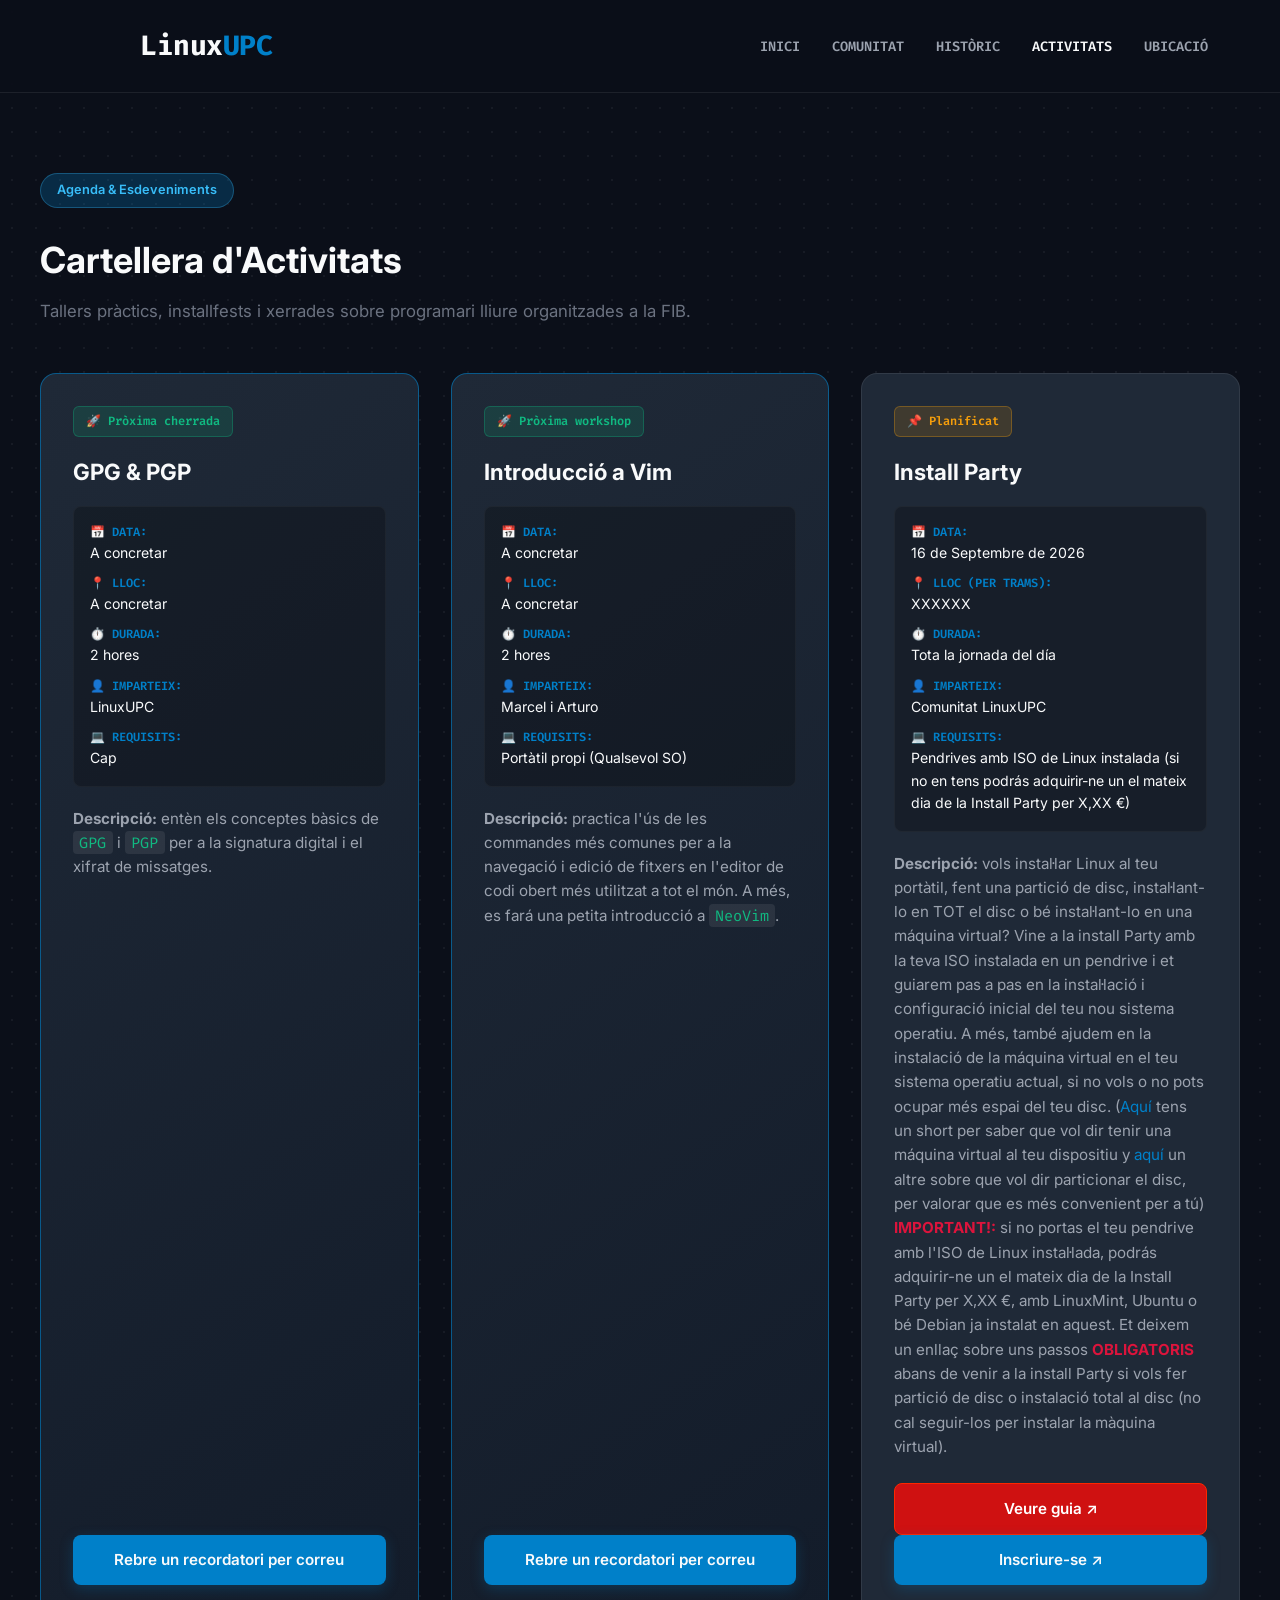
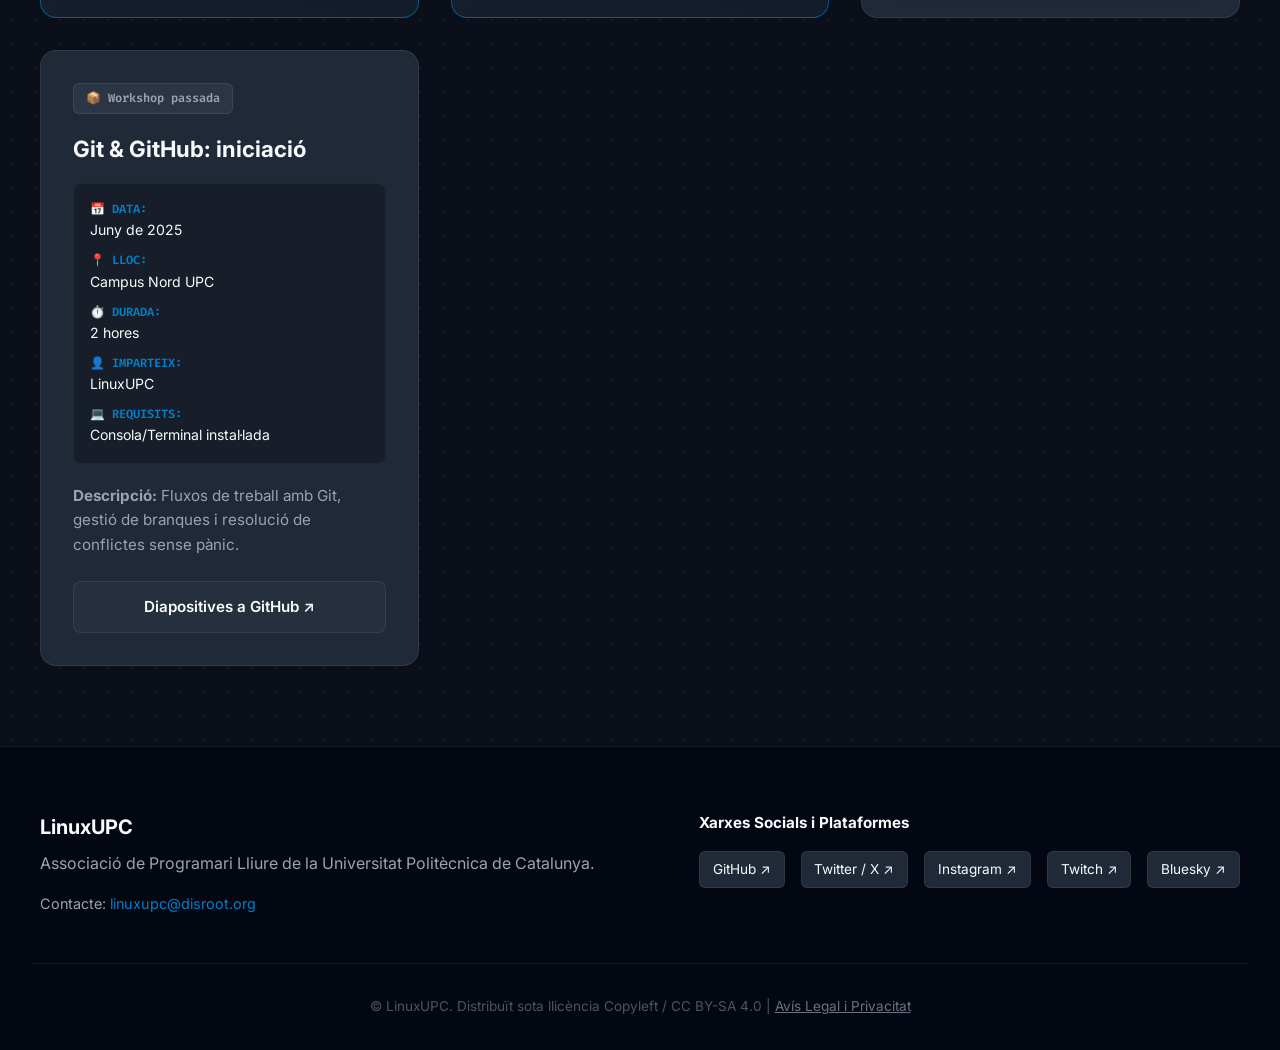
==== actividades.html @ 7aabf9f1 "Add files via upload" ====
<!DOCTYPE html>
<html lang="ca">

<head>
  <meta charset="UTF-8">
  <meta name="viewport" content="width=device-width, initial-scale=1.0">
  <title>Activitats — LinuxUPC</title>
  <link rel="stylesheet" href="style.css">
  <link rel="preconnect" href="https://fonts.googleapis.com">
  <link rel="preconnect" href="https://fonts.gstatic.com" crossorigin>
  <link
    href="https://fonts.googleapis.com/css2?family=Fira+Code:wght@400;600&family=Inter:wght@300;400;600;700&display=swap"
    rel="stylesheet">
  <link rel="apple-touch-icon" sizes="180x180" href="/assets/favicon/apple-touch-icon.png">
  <link rel="icon" type="image/png" sizes="32x32" href="/assets/favicon/favicon-32x32.png">
  <link rel="icon" type="image/png" sizes="16x16" href="/assets/favicon/favicon-16x16.png">
  <link rel="manifest" href="/assets/favicon/site.webmanifest">
</head>

<body>

  <!-- Barra de Navegació -->
  <header class="navbar">
    <div class="nav-container">
      <a href="index.html" class="logo-container">
        <div class="logo-box" title="LinuxUPC Logo">
          <img src="/assets/img/linuxupc-logo.png" alt="LinuxUPC Logo" class="logo-img"
            onerror="this.style.display='none'; this.nextElementSibling.style.display='block';">
          <span class="logo-placeholder"></span>
        </div>
        <span class="logo-text"> Linux<span class="highlight">UPC</span></span>
      </a>
      <nav>
        <ul class="nav-links">
          <li><a href="index.html">INICI</a></li>
          <li><a href="index.html#comunidad">COMUNITAT</a></li>
          <li><a href="historico.html">HISTÒRIC</a></li>
          <li><a href="actividades.html" class="active">ACTIVITATS</a></li>
          <li><a href="index.html#despacho">UBICACIÓ</a></li>
        </ul>
      </nav>
    </div>
  </header>

  <!-- Capçalera de Secció -->
  <section class="section">
    <div class="container">
      <span class="badge">Agenda & Esdeveniments</span>
      <h1 class="section-title">Cartellera d'Activitats</h1>
      <p class="section-subtitle">Tallers pràctics, installfests i xerrades sobre programari lliure organitzades a la
        FIB.</p>

      <!-- Grid de Cartells d'Activitats -->
      <div class="actividades-grid">

        <!-- Cartell 1: Pròxima Activitat -->
        <article class="activity-card featured">
          <div class="activity-status status-upcoming">🚀 Pròxima cherrada</div>
          <h2 class="activity-title">GPG & PGP</h2>

          <div class="activity-meta">
            <div class="meta-item">
              <span class="meta-label">📅 Data:</span>
              <span class="meta-value">A concretar</span>
            </div>
            <div class="meta-item">
              <span class="meta-label">📍 Lloc:</span>
              <span class="meta-value">A concretar</span>
            </div>
            <div class="meta-item">
              <span class="meta-label">⏱️ Durada:</span>
              <span class="meta-value">2 hores</span>
            </div>
            <div class="meta-item">
              <span class="meta-label">👤 Imparteix:</span>
              <span class="meta-value">LinuxUPC</span>
            </div>
            <div class="meta-item">
              <span class="meta-label">💻 Requisits:</span>
              <span class="meta-value">Cap</span>
            </div>
          </div>

          <div class="activity-description">
            <p><strong>Descripció:</strong> entèn els conceptes bàsics de <code>GPG</code> i <code>PGP</code> per a la
              signatura digital i el xifrat de missatges.</p>
          </div>

          <div class="activity-footer">
            <a href="index.html#newsletter" class="btn btn-primary">Rebre un recordatori per correu</a>
          </div>
        </article>
        <article class="activity-card featured">
          <div class="activity-status status-upcoming">🚀 Pròxima workshop</div>
          <h2 class="activity-title">Introducció a Vim</h2>

          <div class="activity-meta">
            <div class="meta-item">
              <span class="meta-label">📅 Data:</span>
              <span class="meta-value">A concretar</span>
            </div>
            <div class="meta-item">
              <span class="meta-label">📍 Lloc:</span>
              <span class="meta-value">A concretar</span>
            </div>
            <div class="meta-item">
              <span class="meta-label">⏱️ Durada:</span>
              <span class="meta-value">2 hores</span>
            </div>
            <div class="meta-item">
              <span class="meta-label">👤 Imparteix:</span>
              <span class="meta-value">Marcel i Arturo</span>
            </div>
            <div class="meta-item">
              <span class="meta-label">💻 Requisits:</span>
              <span class="meta-value">Portàtil propi (Qualsevol SO)</span>
            </div>
          </div>

          <div class="activity-description">
            <p><strong>Descripció:</strong> practica l'ús de les commandes més comunes per a la navegació i edició de
              fitxers en l'editor de codi obert més utilitzat a tot el món. A més, es fará una petita introducció a
              <code>NeoVim</code>.
            </p>
          </div>

          <div class="activity-footer">
            <a href="index.html#newsletter" class="btn btn-primary">Rebre un recordatori per correu</a>
          </div>
        </article>

        <!-- Cartell 2 -->
        <article class="activity-card">
          <div class="activity-status status-planned">📌 Planificat</div>
          <h2 class="activity-title">Install Party</h2>

          <div class="activity-meta">
            <div class="meta-item">
              <span class="meta-label">📅 Data:</span>
              <span class="meta-value"> 16 de Septembre de 2026</span>
            </div>
            <div class="meta-item">
              <span class="meta-label">📍 Lloc (per trams):</span>
              <span class="meta-value">XXXXXX</span>
            </div>
            <div class="meta-item">
              <span class="meta-label">⏱️ Durada:</span>
              <span class="meta-value">Tota la jornada del día</span>
            </div>
            <div class="meta-item">
              <span class="meta-label">👤 Imparteix:</span>
              <span class="meta-value">Comunitat LinuxUPC</span>
            </div>
            <div class="meta-item">
              <span class="meta-label">💻 Requisits:</span>
              <span class="meta-value"> Pendrives amb ISO de Linux instalada (si no en tens podrás adquirir-ne un el
                mateix dia de
                la Install Party per X,XX €)</span>
            </div>
          </div>

          <div class="activity-description">
            <p><strong>Descripció:</strong> vols instal·lar Linux al teu portàtil, fent una partició de disc,
              instal·lant-lo en TOT el disc o bé instal·lant-lo en una máquina virtual? Vine a la install Party amb la
              teva ISO instalada en un pendrive i et guiarem pas a pas en la
              instal·lació i configuració inicial del teu nou sistema operatiu. A més, també ajudem en la instalació de
              la máquina virtual en el teu sistema operatiu actual, si no vols o no pots ocupar més espai del teu disc.
              (<a href="https://www.youtube.com/shorts/t1pJUPuQhWU" target="_blank">Aquí</a> tens un short per saber que
              vol dir tenir una máquina virtual al teu dispositiu y <a
                href="https://www.youtube.com/watch?v=10cFREriaqo" target="_blank">aquí</a> un altre sobre que vol dir
              particionar el disc, per valorar que es més convenient per a tú)</p>
            <p><strong style="color: crimson;">IMPORTANT!:</strong> si no portas el teu pendrive amb l'ISO de Linux
              instal·lada, podrás adquirir-ne un el mateix dia de la Install Party per X,XX €, amb LinuxMint, Ubuntu o
              bé Debian ja instalat en aquest. Et deixem un enllaç sobre uns passos <strong
                style="color: crimson;">OBLIGATORIS</strong> abans de venir a la install Party si vols fer partició de
              disc o instalació total al disc (no cal seguir-los per instalar la màquina virtual).</p>
          </div>

          <div class="activity-footer">
            <a href="preparacion.html" target="_blank" rel="noopener" class="btn btn-secondary" style="color: #ffffff; background-color: #cf1111; border-color: #ff2600;">Veure guia ↗</a>
          </div>
          <div class="activity-footer">
            <a href="https://forms.gle/SdQZBkLUopZ7iZQe9" target="_blank" rel="noopener" class="btn btn-primary">Inscriure-se ↗</a>
          </div>
        </article>

        <!-- Cartell 3 -->
        <article class="activity-card">
          <div class="activity-status status-past">📦 Workshop passada</div>
          <h2 class="activity-title">Git & GitHub: iniciació</h2>

          <div class="activity-meta">
            <div class="meta-item">
              <span class="meta-label">📅 Data:</span>
              <span class="meta-value">Juny de 2025</span>
            </div>
            <div class="meta-item">
              <span class="meta-label">📍 Lloc:</span>
              <span class="meta-value">Campus Nord UPC</span>
            </div>
            <div class="meta-item">
              <span class="meta-label">⏱️ Durada:</span>
              <span class="meta-value">2 hores</span>
            </div>
            <div class="meta-item">
              <span class="meta-label">👤 Imparteix:</span>
              <span class="meta-value">LinuxUPC</span>
            </div>
            <div class="meta-item">
              <span class="meta-label">💻 Requisits:</span>
              <span class="meta-value">Consola/Terminal instal·lada</span>
            </div>
          </div>

          <div class="activity-description">
            <p><strong>Descripció:</strong> Fluxos de treball amb Git, gestió de branques i resolució de conflictes
              sense pànic.</p>
          </div>

          <div class="activity-footer">
            <a href="https://github.com/LinuxUPC/final-git-workshop-repo" target="_blank" rel="noopener"
              class="btn btn-secondary">Diapositives a GitHub ↗</a>
          </div>
        </article>

      </div>
    </div>
  </section>

  <!-- Peu de pàgina -->
  <footer class="footer">
    <div class="container footer-content">
      <div class="footer-brand">
        <h3>LinuxUPC</h3>
        <p>Associació de Programari Lliure de la Universitat Politècnica de Catalunya.</p>
        <p class="footer-email">Contacte: <a href="mailto:linuxupc@disroot.org">linuxupc@disroot.org</a></p>
      </div>
      <div class="footer-links">
        <h4>Xarxes Socials i Plataformes</h4>
        <div class="social-grid">
          <a href="https://github.com/LinuxUPC" target="_blank" rel="noopener">GitHub ↗</a>
          <a href="https://x.com/linuxUPC" target="_blank" rel="noopener">Twitter / X ↗</a>
          <a href="https://www.instagram.com/linuxupc" target="_blank" rel="noopener">Instagram ↗</a>
          <a href="https://www.twitch.tv/linuxupc" target="_blank" rel="noopener">Twitch ↗</a>
          <a href="https://bsky.app/profile/linuxupc.org" target="_blank" rel="noopener">Bluesky ↗</a>
        </div>
      </div>
    </div>
    <div class="footer-bottom">
      <p>&copy; LinuxUPC. Distribuït sota llicència Copyleft / CC BY-SA 4.0 | <a href="legal.html"
          style="color: #6b7280; text-decoration: underline;">Avís Legal i Privacitat</a></p>
    </div>
  </footer>

</body>

</html>
---- style.css ----
/* ==========================================
   VARIABLES I ESTILS BASE
   ========================================== */
:root {
  --bg-color: #0b0f19;
  --bg-alt: #111827;
  --card-bg: #1f2937;
  --text-main: #9ca3af;
  --text-white: #f9fafb;

  /* Colors d'identitat */
  --upc-blue: #0080c9; /* Blau UPC */
  --upc-blue-glow: rgba(0, 128, 201, 0.25);
  --terminal-green: #10b981; /* Verd consola */
  --box-red: #ef4444;
  --tux-yellow: #f59e0b; /* Tarongeta Tux */

  --border-color: rgba(255, 255, 255, 0.08);
  --border-hover: rgba(0, 128, 201, 0.5);

  --font-sans: 'Inter', system-ui, -apple-system, sans-serif;
  --font-mono: 'Fira Code', monospace;
}

* {
  box-sizing: border-box;
  margin: 0;
  padding: 0;
}

body {
  background-color: var(--bg-color);
  color: var(--text-main);
  font-family: var(--font-sans);
  line-height: 1.6;
  background-image: radial-gradient(rgba(255, 255, 255, 0.05) 1px, transparent 1px);
  background-size: 24px 24px;
}

a {
  color: var(--upc-blue);
  text-decoration: none;
  transition: all 0.2s ease;
}

/* ==========================================
   BARRA DE NAVEGACIÓ I LOGO
   ========================================== */
.navbar {
  position: sticky;
  top: 0;
  background-color: rgba(11, 15, 25, 0.85);
  backdrop-filter: blur(12px);
  -webkit-backdrop-filter: blur(12px);
  border-bottom: 1px solid var(--border-color);
  z-index: 1000;
}

.nav-container {
  max-width: 1200px;
  margin: 0 auto;
  display: flex;
  justify-content: space-between;
  align-items: center;
  padding: 1.25rem 2rem;
}

.logo-container {
  display: flex;
  align-items: center;
  gap: 16px;
}

.logo-box {
  width: 52px;
  height: 52px;
  display: flex;
  align-items: center;
  justify-content: center;
  overflow: hidden;
  transition: transform 0.2s ease, border-color 0.2s ease;
}

.logo-container:hover .logo-box {
  transform: scale(1.05);
}

.logo-img {
  width: 100%;
  height: 100%;
  object-fit: contain;
}

.logo-placeholder {
  font-family: var(--font-mono);
  font-size: 0.7rem;
  font-weight: 600;
  color: var(--text-main);
}

.logo-text {
  font-family: var(--font-mono);
  font-weight: 700;
  font-size: 1.75rem;
  color: var(--text-white);
  letter-spacing: -0.5px;
}

.logo-text .prompt {
  color: var(--terminal-green);
}

.logo-text .highlight {
  color: var(--upc-blue);
}

.nav-links {
  display: flex;
  list-style: none;
  gap: 2rem;
}

.nav-links a {
  color: var(--text-main);
  font-family: var(--font-mono);
  font-size: 0.85rem;
  font-weight: 600;
}

.nav-links a:hover,
.nav-links a.active {
  color: var(--text-white);
}

/* ==========================================
   HERO SECTION
   ========================================== */
.hero {
  max-width: 1200px;
  margin: 0 auto;
  padding: 5rem 2rem;
  display: grid;
  grid-template-columns: 1.1fr 0.9fr;
  gap: 4rem;
  align-items: center;
}

.badge {
  display: inline-flex;
  align-items: center;
  background-color: var(--upc-blue-glow);
  color: #38bdf8;
  padding: 0.4rem 1rem;
  border-radius: 9999px;
  font-size: 0.8rem;
  font-weight: 600;
  border: 1px solid rgba(56, 189, 248, 0.3);
  margin-bottom: 1.5rem;
}

.hero h1 {
  font-size: 2.8rem;
  color: var(--text-white);
  line-height: 1.15;
  margin-bottom: 1.2rem;
  font-weight: 700;
  letter-spacing: -1px;
}

.hero h1 .highlight {
  background: linear-gradient(135deg, var(--upc-blue), #38bdf8);
  -webkit-background-clip: text;
  -webkit-text-fill-color: transparent;
}

.hero p {
  font-size: 1.1rem;
  margin-bottom: 2.5rem;
}

.hero-buttons {
  display: flex;
  gap: 1rem;
}

.btn {
  padding: 0.8rem 1.6rem;
  border-radius: 8px;
  font-weight: 600;
  font-size: 0.95rem;
  cursor: pointer;
  transition: all 0.2s ease;
  display: inline-block;
}

.btn-primary {
  background-color: var(--upc-blue);
  color: var(--text-white);
  box-shadow: 0 4px 14px var(--upc-blue-glow);
}

.btn-primary:hover {
  background-color: #028acd;
  transform: translateY(-2px);
}

.btn-secondary {
  border: 1px solid var(--border-color);
  color: var(--text-white);
  background-color: rgba(255, 255, 255, 0.03);
}

.btn-secondary:hover {
  background-color: rgba(255, 255, 255, 0.08);
  transform: translateY(-2px);
}

/* ==========================================
   TERMINAL
   ========================================== */
.hero-terminal {
  background-color: #030712;
  border: 1px solid rgba(255, 255, 255, 0.1);
  border-radius: 12px;
  overflow: hidden;
  box-shadow: 0 20px 40px rgba(0, 0, 0, 0.6), 0 0 40px rgba(0, 128, 201, 0.1);
  font-family: var(--font-mono);
}

.terminal-header {
  background-color: #111827;
  padding: 0.75rem 1rem;
  display: flex;
  align-items: center;
  gap: 8px;
  border-bottom: 1px solid var(--border-color);
}

.dot {
  width: 10px;
  height: 10px;
  border-radius: 50%;
}

.red { background-color: #ef4444; }
.yellow { background-color: #f59e0b; }
.green { background-color: #10b981; }

.terminal-title {
  color: #6b7280;
  font-size: 0.75rem;
  margin-left: auto;
  margin-right: auto;
}

.terminal-body {
  padding: 1.5rem;
  font-size: 0.85rem;
}

.path {
  color: var(--terminal-green);
}

.term-output {
  color: #9ca3af;
  margin-left: 1rem;
  margin-top: 0.2rem;
}

.term-output .highlight {
  color: #38bdf8;
  font-weight: 600;
}

.cursor {
  display: inline-block;
  width: 8px;
  height: 15px;
  background-color: var(--terminal-green);
  vertical-align: middle;
  animation: blink 1s infinite;
}

@keyframes blink {
  0%, 100% { opacity: 1; }
  50% { opacity: 0; }
}

/* ==========================================
   SECCIONS I TARGETES
   ========================================== */
.section {
  padding: 5rem 2rem;
}

.bg-alt {
  background-color: var(--bg-alt);
  border-top: 1px solid var(--border-color);
  border-bottom: 1px solid var(--border-color);
}

.container {
  max-width: 1200px;
  margin: 0 auto;
}

.section-title {
  font-size: 2.25rem;
  color: var(--text-white);
  margin-bottom: 0.5rem;
}

.section-subtitle {
  margin-bottom: 3rem;
  color: #6b7280;
  font-size: 1.05rem;
}

.cards-grid {
  display: grid;
  grid-template-columns: repeat(auto-fit, minmax(280px, 1fr));
  gap: 1.5rem;
}

.card {
  background-color: var(--card-bg);
  border: 1px solid var(--border-color);
  padding: 2rem;
  border-radius: 12px;
  transition: all 0.3s ease;
  display: flex;
  flex-direction: column;
}

.card:hover {
  transform: translateY(-4px);
  box-shadow: 0 12px 30px rgba(0, 0, 0, 0.4);
}

/* --- CONTROL FIX DE MIDA D'ICONES --- */
.card-icon {
  display: flex;
  align-items: center;
  justify-content: flex-start;
  height: 40px;
  margin-bottom: 1rem;
}

.card-icon img,
.card-icon svg {
  width: 36px;
  height: 36px;
  object-fit: contain;
  display: block;
}

.card-link-telegram:hover {
  transform: translateY(-4px);
  box-shadow: 0 12px 30px rgba(25, 148, 176, 0.4);
}

.card-link-whatsapp:hover {
  transform: translateY(-4px);
  box-shadow: 0 12px 30px rgba(43, 186, 22, 0.4);
}

.card-link-email:hover {
  transform: translateY(-4px);
  box-shadow: 0 12px 30px rgba(169, 21, 21, 0.4);
}

.card h3 {
  color: var(--text-white);
  margin-bottom: 0.5rem;
}

.card p {
  margin-bottom: 1.5rem;
  font-size: 0.95rem;
  flex-grow: 1;
}

.card-btn {
  font-family: var(--font-mono);
  font-size: 0.85rem;
  font-weight: 600;
}

.card-btn.disabled {
  color: #6b7280;
  cursor: not-allowed;
}

/* ==========================================
   GITHUB / WORKSHOPS BOX
   ========================================== */
.github-box {
  background-color: var(--card-bg);
  border: 1px solid var(--border-color);
  border-radius: 12px;
  padding: 2.5rem;
  display: flex;
  justify-content: space-between;
  align-items: center;
  gap: 2rem;
}

.github-info {
  display: flex;
  align-items: center;
  gap: 1.5rem;
}

.github-icon {
  font-size: 3rem;
}

.github-info h3 {
  color: var(--text-white);
  font-size: 1.3rem;
  margin-bottom: 0.25rem;
}

/* ==========================================
   DESPATX / UBICACIÓ
   ========================================== */
.despacho-grid {
  display: grid;
  grid-template-columns: 1.2fr 0.8fr;
  gap: 3rem;
  align-items: center;
}

.despacho-desc {
  font-size: 1.1rem;
  margin-bottom: 1.5rem;
}

.despacho-details {
  list-style: none;
}

.despacho-details li {
  margin-bottom: 0.8rem;
  padding-left: 1.2rem;
  position: relative;
}

.despacho-details li::before {
  content: '▸';
  position: absolute;
  left: 0;
  color: var(--upc-blue);
}

.despacho-details strong {
  color: var(--text-white);
}

.despacho-card {
  background: linear-gradient(145deg, #1f2937, #111827);
  border: 1px solid var(--border-color);
  padding: 3rem 2rem;
  border-radius: 16px;
  text-align: center;
  box-shadow: 0 10px 30px rgba(0, 0, 0, 0.5);
}

.despacho-badge {
  color: var(--upc-blue);
  font-family: var(--font-mono);
  font-size: 0.9rem;
  margin-bottom: 0.5rem;
}

.room-number {
  font-size: 3.5rem;
  font-weight: 700;
  color: var(--text-white);
  font-family: var(--font-mono);
  letter-spacing: -2px;
}

.shared-note {
  font-size: 0.9rem;
  color: #9ca3af;
  margin-top: 0.5rem;
}

.shared-note span {
  color: var(--tux-yellow);
  font-weight: 600;
}

/* ==========================================
   TIMELINE (HISTÒRIC)
   ========================================== */
.timeline {
  border-left: 2px solid rgba(255, 255, 255, 0.1);
  padding-left: 2rem;
  margin-left: 1rem;
}

.timeline-item {
  position: relative;
  margin-bottom: 2.5rem;
}

.timeline-item::before {
  content: '';
  position: absolute;
  left: -2.55rem;
  top: 0.2rem;
  width: 12px;
  height: 12px;
  border-radius: 50%;
  background-color: var(--upc-blue);
  border: 3px solid var(--bg-color);
}

.timeline-date {
  font-family: var(--font-mono);
  font-size: 0.85rem;
  color: var(--tux-yellow);
  margin-bottom: 0.25rem;
}

.timeline-content h3 {
  color: var(--text-white);
  margin-bottom: 0.4rem;
}

/* ==========================================
   FOOTER
   ========================================== */
.footer {
  background-color: #030712;
  border-top: 1px solid var(--border-color);
  padding: 4rem 2rem 2rem 2rem;
}

.footer-content {
  display: flex;
  justify-content: space-between;
  flex-wrap: wrap;
  gap: 3rem;
  margin-bottom: 3rem;
}

.footer-brand h3 {
  color: var(--text-white);
  font-size: 1.25rem;
  margin-bottom: 0.5rem;
}

.footer-email {
  margin-top: 1rem;
  font-size: 0.9rem;
}

.footer-links h4 {
  color: var(--text-white);
  margin-bottom: 1rem;
  font-size: 0.95rem;
}

.social-grid {
  display: flex;
  flex-wrap: wrap;
  gap: 1rem;
}

.social-grid a {
  background-color: var(--card-bg);
  padding: 0.4rem 0.8rem;
  border-radius: 6px;
  font-size: 0.85rem;
  border: 1px solid var(--border-color);
  color: var(--text-white);
}

.social-grid a:hover {
  border-color: var(--upc-blue);
  color: var(--upc-blue);
}

.footer-bottom {
  text-align: center;
  font-size: 0.85rem;
  color: #4b5563;
  border-top: 1px solid var(--border-color);
  padding-top: 2rem;
}

/* Estils per al formulari de Newsletter */
.newsletter-card {
  background: linear-gradient(135deg, #111827 0%, #1f2937 100%);
  border: 1px solid var(--border-color);
  border-radius: 16px;
  padding: 3rem 2.5rem;
  display: grid;
  grid-template-columns: 1fr 1fr;
  gap: 2.5rem;
  align-items: center;
  box-shadow: 0 10px 30px rgba(0, 0, 0, 0.4);
}

.badge-newsletter {
  color: var(--tux-yellow);
  font-family: var(--font-mono);
  font-size: 0.85rem;
  font-weight: 600;
  display: inline-block;
  margin-bottom: 0.5rem;
}

.newsletter-content h2 {
  color: var(--text-white);
  font-size: 1.8rem;
  margin-bottom: 0.5rem;
}

.newsletter-form {
  display: flex;
  flex-direction: column;
  gap: 1rem;
}

.input-group {
  display: flex;
  gap: 0.5rem;
}

.newsletter-input {
  flex: 1;
  background-color: var(--bg-color);
  border: 1px solid var(--border-color);
  border-radius: 8px;
  padding: 0.8rem 1rem;
  color: var(--text-white);
  font-family: var(--font-sans);
  font-size: 0.95rem;
  outline: none;
  transition: border-color 0.2s;
}

.newsletter-input:focus {
  border-color: var(--upc-blue);
}

.btn-newsletter {
  white-space: nowrap;
}

.consent-label {
  display: flex;
  align-items: flex-start;
  gap: 0.5rem;
  font-size: 0.8rem;
  color: var(--text-main);
  cursor: pointer;
}

.consent-label input {
  margin-top: 0.2rem;
  accent-color: var(--upc-blue);
}

/* ==========================================
   TARGETES D'ACTIVITATS
   ========================================== */
.actividades-grid {
  display: grid;
  grid-template-columns: repeat(auto-fit, minmax(320px, 1fr));
  gap: 2rem;
  margin-top: 2rem;
}

.activity-card {
  background-color: var(--card-bg);
  border: 1px solid var(--border-color);
  border-radius: 16px;
  padding: 2rem;
  display: flex;
  flex-direction: column;
  position: relative;
  transition: transform 0.2s ease, border-color 0.2s ease, box-shadow 0.2s ease;
}

.activity-card:hover {
  transform: translateY(-4px);
  border-color: var(--border-hover);
  box-shadow: 0 12px 30px rgba(0, 0, 0, 0.4);
}

.activity-card.featured {
  border-color: rgba(0, 128, 201, 0.6);
  background: linear-gradient(145deg, #1f2937, #131c2a);
}

.activity-status {
  display: inline-block;
  align-self: flex-start;
  font-family: var(--font-mono);
  font-size: 0.75rem;
  font-weight: 600;
  padding: 0.3rem 0.75rem;
  border-radius: 6px;
  margin-bottom: 1.25rem;
}

.status-upcoming {
  background-color: rgba(16, 185, 129, 0.15);
  color: var(--terminal-green);
  border: 1px solid rgba(16, 185, 129, 0.3);
}

.status-planned {
  background-color: rgba(245, 158, 11, 0.15);
  color: var(--tux-yellow);
  border: 1px solid rgba(245, 158, 11, 0.3);
}

.status-past {
  background-color: rgba(156, 163, 175, 0.1);
  color: var(--text-main);
  border: 1px solid var(--border-color);
}

.activity-title {
  color: var(--text-white);
  font-size: 1.4rem;
  line-height: 1.3;
  margin-bottom: 1.25rem;
}

.activity-meta {
  background-color: rgba(0, 0, 0, 0.25);
  border-radius: 8px;
  padding: 1rem;
  margin-bottom: 1.25rem;
  display: flex;
  flex-direction: column;
  gap: 0.6rem;
  font-size: 0.88rem;
  border: 1px solid rgba(255, 255, 255, 0.04);
}

.meta-item {
  display: flex;
  flex-direction: column;
}

.meta-label {
  font-family: var(--font-mono);
  color: var(--upc-blue);
  font-size: 0.75rem;
  font-weight: 600;
  text-transform: uppercase;
}

.meta-value {
  color: var(--text-white);
}

.activity-description {
  font-size: 0.95rem;
  color: var(--text-main);
  margin-bottom: 1.5rem;
  flex-grow: 1;
}

.activity-description code {
  font-family: var(--font-mono);
  background-color: rgba(255, 255, 255, 0.08);
  padding: 0.1rem 0.4rem;
  border-radius: 4px;
  color: var(--terminal-green);
}

.activity-footer {
  margin-top: auto;
}

.activity-footer .btn {
  width: 100%;
  text-align: center;
}

/* ==========================================
   RESPONSIVE (MÒBILS I TABLETS)
   ========================================== */
@media (max-width: 768px) {
  .hero,
  .despacho-grid,
  .github-box {
    grid-template-columns: 1fr;
    flex-direction: column;
    text-align: left;
  }

  .nav-container {
    flex-direction: column;
    gap: 1rem;
  }

  .nav-links {
    gap: 1rem;
    flex-wrap: wrap;
    justify-content: center;
  }

  .newsletter-card {
    grid-template-columns: 1fr;
    gap: 1.5rem;
    padding: 2rem;
  }

  .input-group {
    flex-direction: column;
  }
}
/* Estils per al botó de Newsletter a Google Forms */

.newsletter-action {
  width: 100%;
  display: flex;
  justify-content: center;
  align-items: center;
}

.btn-newsletter {
  width: 100%;             /* Ocupa tot l'ample de la colupna */
  padding: 1.1rem 1.5rem;  /* Un xic més alt per donar-li presència */
  font-size: 1.05rem;       /* Lletra lleugerament més gran */
  text-align: center;
  display: block;          /* Necessari perquè 'width: 100%' funcioni en un enllaç */
  box-sizing: border-box;
}

/* En pantalles grans manté un disseny equilibrat */
@media (min-width: 769px) {
  .newsletter-card {
    grid-template-columns: 1.2fr 0.8fr;
    gap: 3rem;
  }
}
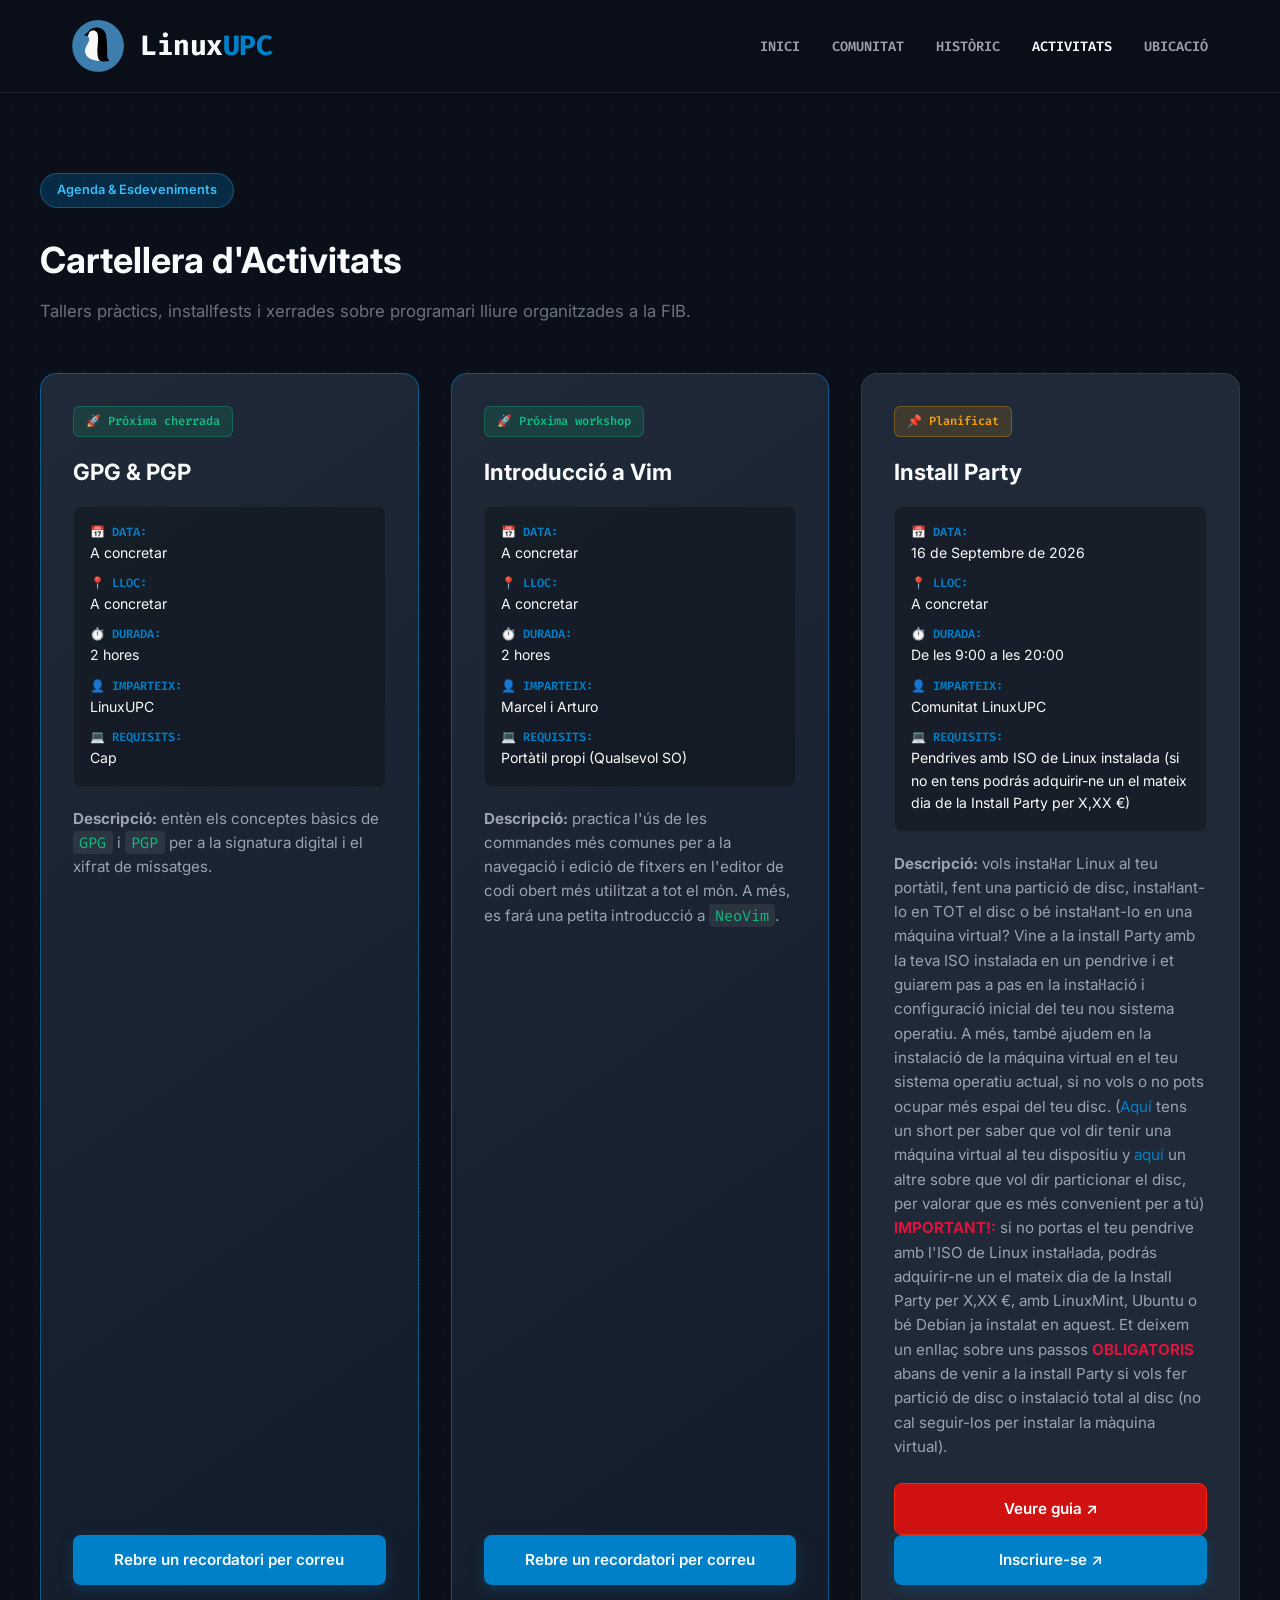
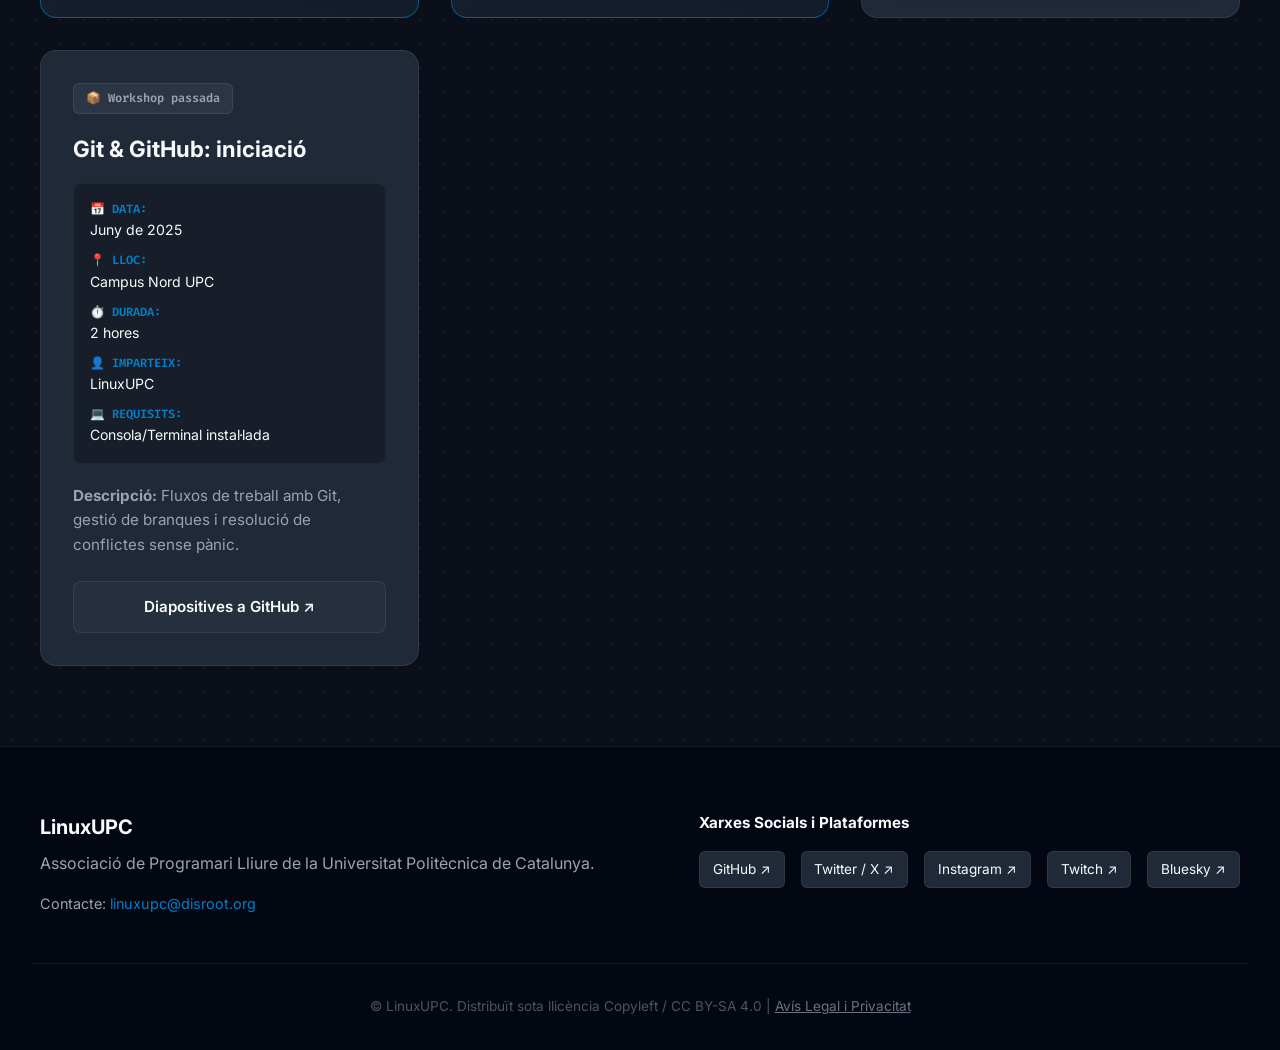
==== commit fb2dadea: "Changes in "Install Party" card" ====
--- a/actividades.html
+++ b/actividades.html
@@ -140,12 +140,12 @@
               <span class="meta-value"> 16 de Septembre de 2026</span>
             </div>
             <div class="meta-item">
-              <span class="meta-label">📍 Lloc (per trams):</span>
-              <span class="meta-value">XXXXXX</span>
-            </div>
-            <div class="meta-item">
-              <span class="meta-label">⏱️ Durada:</span>
-              <span class="meta-value">Tota la jornada del día</span>
+              <span class="meta-label">📍 Lloc:</span>
+              <span class="meta-value">A concretar</span>
+            </div>
+            <div class="meta-item">
+              <span class="meta-label">⏱️ Durada:</span>
+              <span class="meta-value">De les 9:00 a les 20:00</span>
             </div>
             <div class="meta-item">
               <span class="meta-label">👤 Imparteix:</span>
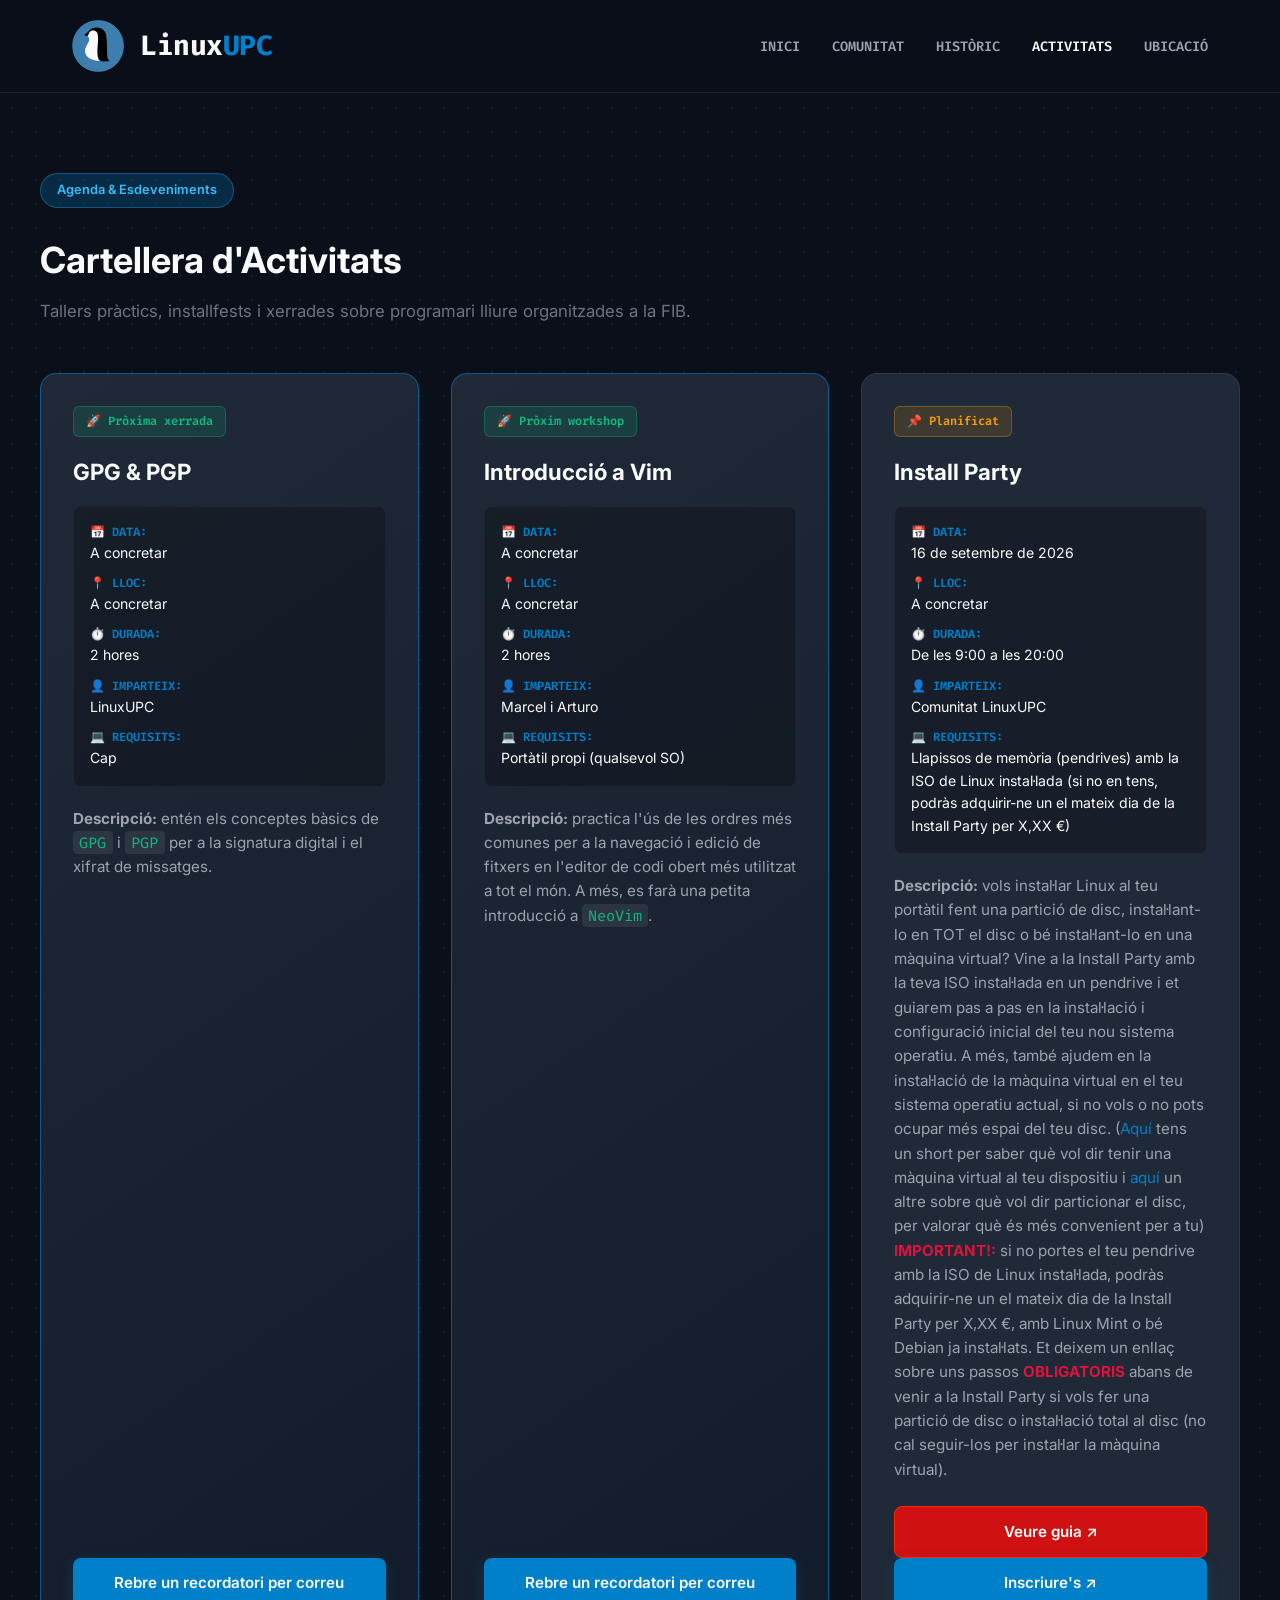
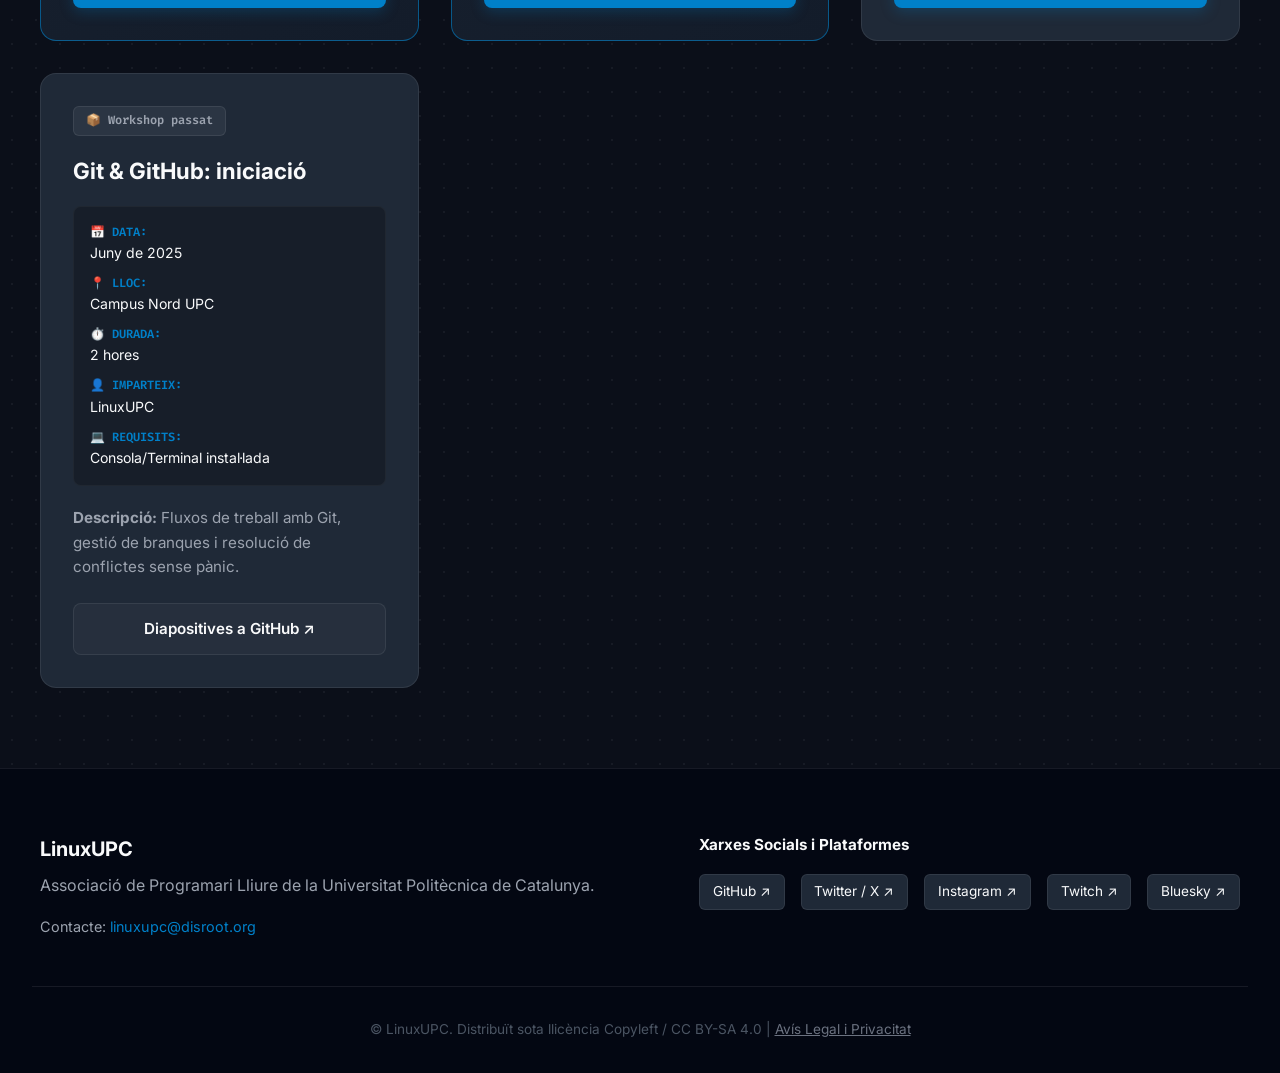
==== commit 18e2f168: "Ortografical and coherence mistakes solved" ====
--- a/actividades.html
+++ b/actividades.html
@@ -19,7 +19,6 @@
 
 <body>
 
-  <!-- Barra de Navegació -->
   <header class="navbar">
     <div class="nav-container">
       <a href="index.html" class="logo-container">
@@ -42,7 +41,6 @@
     </div>
   </header>
 
-  <!-- Capçalera de Secció -->
   <section class="section">
     <div class="container">
       <span class="badge">Agenda & Esdeveniments</span>
@@ -50,12 +48,10 @@
       <p class="section-subtitle">Tallers pràctics, installfests i xerrades sobre programari lliure organitzades a la
         FIB.</p>
 
-      <!-- Grid de Cartells d'Activitats -->
       <div class="actividades-grid">
 
-        <!-- Cartell 1: Pròxima Activitat -->
         <article class="activity-card featured">
-          <div class="activity-status status-upcoming">🚀 Pròxima cherrada</div>
+          <div class="activity-status status-upcoming">🚀 Pròxima xerrada</div>
           <h2 class="activity-title">GPG & PGP</h2>
 
           <div class="activity-meta">
@@ -82,7 +78,7 @@
           </div>
 
           <div class="activity-description">
-            <p><strong>Descripció:</strong> entèn els conceptes bàsics de <code>GPG</code> i <code>PGP</code> per a la
+            <p><strong>Descripció:</strong> entén els conceptes bàsics de <code>GPG</code> i <code>PGP</code> per a la
               signatura digital i el xifrat de missatges.</p>
           </div>
 
@@ -91,7 +87,7 @@
           </div>
         </article>
         <article class="activity-card featured">
-          <div class="activity-status status-upcoming">🚀 Pròxima workshop</div>
+          <div class="activity-status status-upcoming">🚀 Pròxim workshop</div>
           <h2 class="activity-title">Introducció a Vim</h2>
 
           <div class="activity-meta">
@@ -113,13 +109,13 @@
             </div>
             <div class="meta-item">
               <span class="meta-label">💻 Requisits:</span>
-              <span class="meta-value">Portàtil propi (Qualsevol SO)</span>
-            </div>
-          </div>
-
-          <div class="activity-description">
-            <p><strong>Descripció:</strong> practica l'ús de les commandes més comunes per a la navegació i edició de
-              fitxers en l'editor de codi obert més utilitzat a tot el món. A més, es fará una petita introducció a
+              <span class="meta-value">Portàtil propi (qualsevol SO)</span>
+            </div>
+          </div>
+
+          <div class="activity-description">
+            <p><strong>Descripció:</strong> practica l'ús de les ordres més comunes per a la navegació i edició de
+              fitxers en l'editor de codi obert més utilitzat a tot el món. A més, es farà una petita introducció a
               <code>NeoVim</code>.
             </p>
           </div>
@@ -129,7 +125,6 @@
           </div>
         </article>
 
-        <!-- Cartell 2 -->
         <article class="activity-card">
           <div class="activity-status status-planned">📌 Planificat</div>
           <h2 class="activity-title">Install Party</h2>
@@ -137,7 +132,7 @@
           <div class="activity-meta">
             <div class="meta-item">
               <span class="meta-label">📅 Data:</span>
-              <span class="meta-value"> 16 de Septembre de 2026</span>
+              <span class="meta-value">16 de setembre de 2026</span>
             </div>
             <div class="meta-item">
               <span class="meta-label">📍 Lloc:</span>
@@ -153,40 +148,38 @@
             </div>
             <div class="meta-item">
               <span class="meta-label">💻 Requisits:</span>
-              <span class="meta-value"> Pendrives amb ISO de Linux instalada (si no en tens podrás adquirir-ne un el
-                mateix dia de
-                la Install Party per X,XX €)</span>
-            </div>
-          </div>
-
-          <div class="activity-description">
-            <p><strong>Descripció:</strong> vols instal·lar Linux al teu portàtil, fent una partició de disc,
-              instal·lant-lo en TOT el disc o bé instal·lant-lo en una máquina virtual? Vine a la install Party amb la
-              teva ISO instalada en un pendrive i et guiarem pas a pas en la
-              instal·lació i configuració inicial del teu nou sistema operatiu. A més, també ajudem en la instalació de
-              la máquina virtual en el teu sistema operatiu actual, si no vols o no pots ocupar més espai del teu disc.
-              (<a href="https://www.youtube.com/shorts/t1pJUPuQhWU" target="_blank">Aquí</a> tens un short per saber que
-              vol dir tenir una máquina virtual al teu dispositiu y <a
-                href="https://www.youtube.com/watch?v=10cFREriaqo" target="_blank">aquí</a> un altre sobre que vol dir
-              particionar el disc, per valorar que es més convenient per a tú)</p>
-            <p><strong style="color: crimson;">IMPORTANT!:</strong> si no portas el teu pendrive amb l'ISO de Linux
-              instal·lada, podrás adquirir-ne un el mateix dia de la Install Party per X,XX €, amb LinuxMint, Ubuntu o
-              bé Debian ja instalat en aquest. Et deixem un enllaç sobre uns passos <strong
-                style="color: crimson;">OBLIGATORIS</strong> abans de venir a la install Party si vols fer partició de
-              disc o instalació total al disc (no cal seguir-los per instalar la màquina virtual).</p>
+              <span class="meta-value">Llapissos de memòria (pendrives) amb la ISO de Linux instal·lada (si no en tens, podràs adquirir-ne un el
+                mateix dia de la Install Party per X,XX €)</span>
+            </div>
+          </div>
+
+          <div class="activity-description">
+            <p><strong>Descripció:</strong> vols instal·lar Linux al teu portàtil fent una partició de disc,
+              instal·lant-lo en TOT el disc o bé instal·lant-lo en una màquina virtual? Vine a la Install Party amb la
+              teva ISO instal·lada en un pendrive i et guiarem pas a pas en la
+              instal·lació i configuració inicial del teu nou sistema operatiu. A més, també ajudem en la instal·lació de
+              la màquina virtual en el teu sistema operatiu actual, si no vols o no pots ocupar més espai del teu disc.
+              (<a href="https://www.youtube.com/shorts/t1pJUPuQhWU" target="_blank">Aquí</a> tens un short per saber què
+              vol dir tenir una màquina virtual al teu dispositiu i <a
+                href="https://www.youtube.com/watch?v=10cFREriaqo" target="_blank">aquí</a> un altre sobre què vol dir
+              particionar el disc, per valorar què és més convenient per a tu)</p>
+            <p><strong style="color: crimson;">IMPORTANT!:</strong> si no portes el teu pendrive amb la ISO de Linux
+              instal·lada, podràs adquirir-ne un el mateix dia de la Install Party per X,XX €, amb Linux Mint o
+              bé Debian ja instal·lats. Et deixem un enllaç sobre uns passos <strong
+                style="color: crimson;">OBLIGATORIS</strong> abans de venir a la Install Party si vols fer una partició de
+              disc o instal·lació total al disc (no cal seguir-los per instal·lar la màquina virtual).</p>
           </div>
 
           <div class="activity-footer">
             <a href="preparacion.html" target="_blank" rel="noopener" class="btn btn-secondary" style="color: #ffffff; background-color: #cf1111; border-color: #ff2600;">Veure guia ↗</a>
           </div>
           <div class="activity-footer">
-            <a href="https://forms.gle/SdQZBkLUopZ7iZQe9" target="_blank" rel="noopener" class="btn btn-primary">Inscriure-se ↗</a>
-          </div>
-        </article>
-
-        <!-- Cartell 3 -->
+            <a href="https://forms.gle/SdQZBkLUopZ7iZQe9" target="_blank" rel="noopener" class="btn btn-primary">Inscriure's ↗</a>
+          </div>
+        </article>
+
         <article class="activity-card">
-          <div class="activity-status status-past">📦 Workshop passada</div>
+          <div class="activity-status status-past">📦 Workshop passat</div>
           <h2 class="activity-title">Git & GitHub: iniciació</h2>
 
           <div class="activity-meta">
@@ -227,7 +220,6 @@
     </div>
   </section>
 
-  <!-- Peu de pàgina -->
   <footer class="footer">
     <div class="container footer-content">
       <div class="footer-brand">
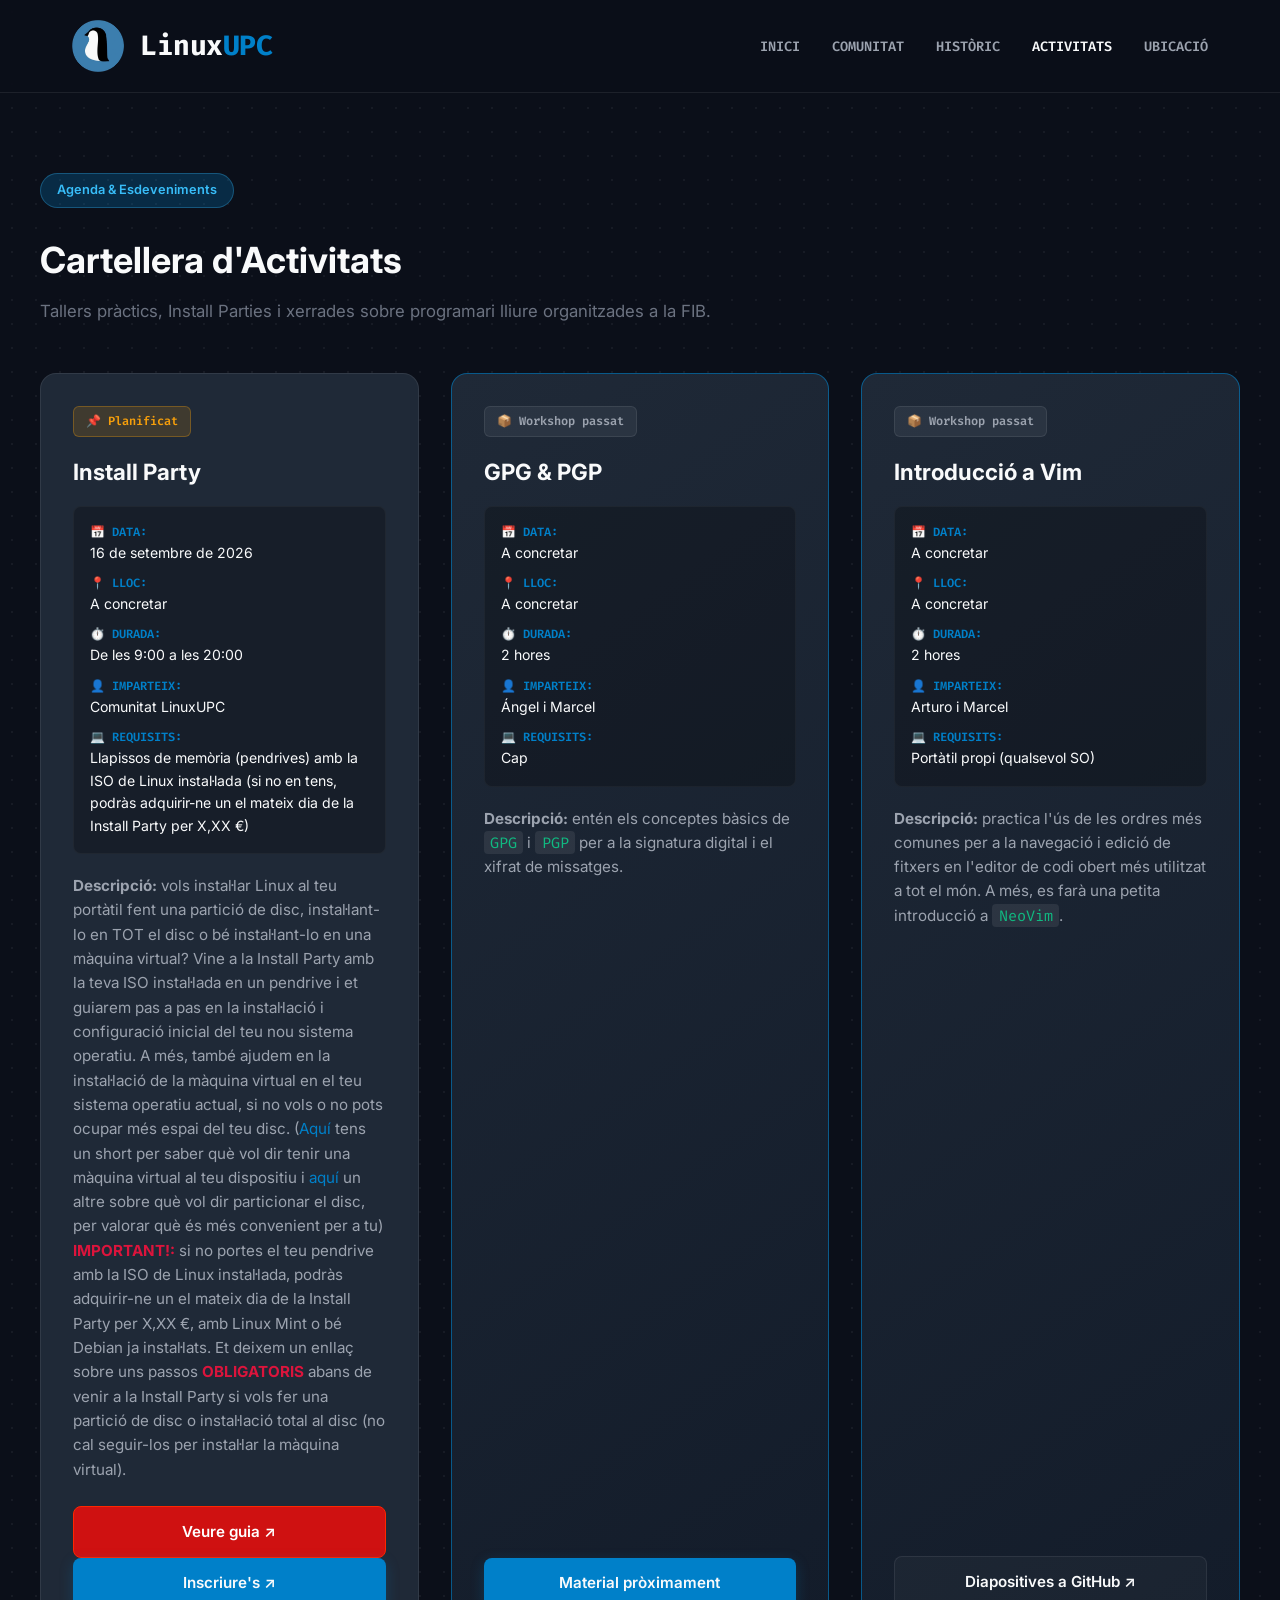
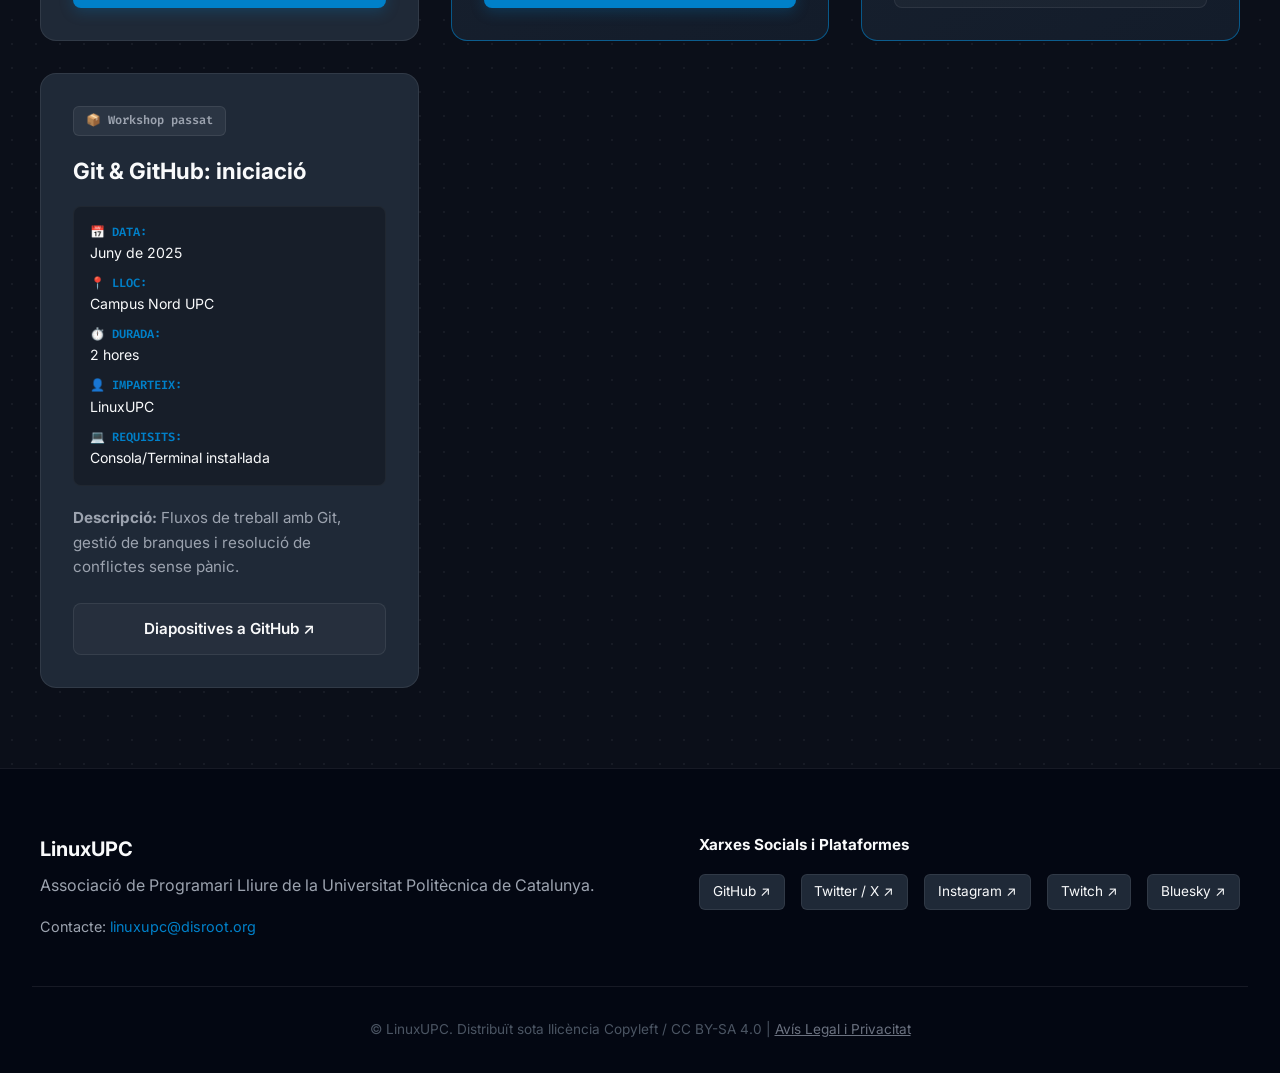
==== commit cd7a36bb: "New changes requested by "gRiigRii"" ====
--- a/actividades.html
+++ b/actividades.html
@@ -45,85 +45,10 @@
     <div class="container">
       <span class="badge">Agenda & Esdeveniments</span>
       <h1 class="section-title">Cartellera d'Activitats</h1>
-      <p class="section-subtitle">Tallers pràctics, installfests i xerrades sobre programari lliure organitzades a la
+      <p class="section-subtitle">Tallers pràctics, Install Parties i xerrades sobre programari lliure organitzades a la
         FIB.</p>
 
       <div class="actividades-grid">
-
-        <article class="activity-card featured">
-          <div class="activity-status status-upcoming">🚀 Pròxima xerrada</div>
-          <h2 class="activity-title">GPG & PGP</h2>
-
-          <div class="activity-meta">
-            <div class="meta-item">
-              <span class="meta-label">📅 Data:</span>
-              <span class="meta-value">A concretar</span>
-            </div>
-            <div class="meta-item">
-              <span class="meta-label">📍 Lloc:</span>
-              <span class="meta-value">A concretar</span>
-            </div>
-            <div class="meta-item">
-              <span class="meta-label">⏱️ Durada:</span>
-              <span class="meta-value">2 hores</span>
-            </div>
-            <div class="meta-item">
-              <span class="meta-label">👤 Imparteix:</span>
-              <span class="meta-value">LinuxUPC</span>
-            </div>
-            <div class="meta-item">
-              <span class="meta-label">💻 Requisits:</span>
-              <span class="meta-value">Cap</span>
-            </div>
-          </div>
-
-          <div class="activity-description">
-            <p><strong>Descripció:</strong> entén els conceptes bàsics de <code>GPG</code> i <code>PGP</code> per a la
-              signatura digital i el xifrat de missatges.</p>
-          </div>
-
-          <div class="activity-footer">
-            <a href="index.html#newsletter" class="btn btn-primary">Rebre un recordatori per correu</a>
-          </div>
-        </article>
-        <article class="activity-card featured">
-          <div class="activity-status status-upcoming">🚀 Pròxim workshop</div>
-          <h2 class="activity-title">Introducció a Vim</h2>
-
-          <div class="activity-meta">
-            <div class="meta-item">
-              <span class="meta-label">📅 Data:</span>
-              <span class="meta-value">A concretar</span>
-            </div>
-            <div class="meta-item">
-              <span class="meta-label">📍 Lloc:</span>
-              <span class="meta-value">A concretar</span>
-            </div>
-            <div class="meta-item">
-              <span class="meta-label">⏱️ Durada:</span>
-              <span class="meta-value">2 hores</span>
-            </div>
-            <div class="meta-item">
-              <span class="meta-label">👤 Imparteix:</span>
-              <span class="meta-value">Marcel i Arturo</span>
-            </div>
-            <div class="meta-item">
-              <span class="meta-label">💻 Requisits:</span>
-              <span class="meta-value">Portàtil propi (qualsevol SO)</span>
-            </div>
-          </div>
-
-          <div class="activity-description">
-            <p><strong>Descripció:</strong> practica l'ús de les ordres més comunes per a la navegació i edició de
-              fitxers en l'editor de codi obert més utilitzat a tot el món. A més, es farà una petita introducció a
-              <code>NeoVim</code>.
-            </p>
-          </div>
-
-          <div class="activity-footer">
-            <a href="index.html#newsletter" class="btn btn-primary">Rebre un recordatori per correu</a>
-          </div>
-        </article>
 
         <article class="activity-card">
           <div class="activity-status status-planned">📌 Planificat</div>
@@ -148,7 +73,8 @@
             </div>
             <div class="meta-item">
               <span class="meta-label">💻 Requisits:</span>
-              <span class="meta-value">Llapissos de memòria (pendrives) amb la ISO de Linux instal·lada (si no en tens, podràs adquirir-ne un el
+              <span class="meta-value">Llapissos de memòria (pendrives) amb la ISO de Linux instal·lada (si no en tens,
+                podràs adquirir-ne un el
                 mateix dia de la Install Party per X,XX €)</span>
             </div>
           </div>
@@ -157,7 +83,8 @@
             <p><strong>Descripció:</strong> vols instal·lar Linux al teu portàtil fent una partició de disc,
               instal·lant-lo en TOT el disc o bé instal·lant-lo en una màquina virtual? Vine a la Install Party amb la
               teva ISO instal·lada en un pendrive i et guiarem pas a pas en la
-              instal·lació i configuració inicial del teu nou sistema operatiu. A més, també ajudem en la instal·lació de
+              instal·lació i configuració inicial del teu nou sistema operatiu. A més, també ajudem en la instal·lació
+              de
               la màquina virtual en el teu sistema operatiu actual, si no vols o no pots ocupar més espai del teu disc.
               (<a href="https://www.youtube.com/shorts/t1pJUPuQhWU" target="_blank">Aquí</a> tens un short per saber què
               vol dir tenir una màquina virtual al teu dispositiu i <a
@@ -166,16 +93,94 @@
             <p><strong style="color: crimson;">IMPORTANT!:</strong> si no portes el teu pendrive amb la ISO de Linux
               instal·lada, podràs adquirir-ne un el mateix dia de la Install Party per X,XX €, amb Linux Mint o
               bé Debian ja instal·lats. Et deixem un enllaç sobre uns passos <strong
-                style="color: crimson;">OBLIGATORIS</strong> abans de venir a la Install Party si vols fer una partició de
+                style="color: crimson;">OBLIGATORIS</strong> abans de venir a la Install Party si vols fer una partició
+              de
               disc o instal·lació total al disc (no cal seguir-los per instal·lar la màquina virtual).</p>
           </div>
 
           <div class="activity-footer">
-            <a href="preparacion.html" target="_blank" rel="noopener" class="btn btn-secondary" style="color: #ffffff; background-color: #cf1111; border-color: #ff2600;">Veure guia ↗</a>
-          </div>
-          <div class="activity-footer">
-            <a href="https://forms.gle/SdQZBkLUopZ7iZQe9" target="_blank" rel="noopener" class="btn btn-primary">Inscriure's ↗</a>
-          </div>
+            <a href="preparacion.html" target="_blank" rel="noopener" class="btn btn-secondary"
+              style="color: #ffffff; background-color: #cf1111; border-color: #ff2600;">Veure guia ↗</a>
+          </div>
+          <div class="activity-footer">
+            <a href="https://forms.gle/SdQZBkLUopZ7iZQe9" target="_blank" rel="noopener"
+              class="btn btn-primary">Inscriure's ↗</a>
+          </div>
+        </article>
+
+        <article class="activity-card featured">
+          <div class="activity-status status-past">📦 Workshop passat</div>
+          <h2 class="activity-title">GPG & PGP</h2>
+
+          <div class="activity-meta">
+            <div class="meta-item">
+              <span class="meta-label">📅 Data:</span>
+              <span class="meta-value">A concretar</span>
+            </div>
+            <div class="meta-item">
+              <span class="meta-label">📍 Lloc:</span>
+              <span class="meta-value">A concretar</span>
+            </div>
+            <div class="meta-item">
+              <span class="meta-label">⏱️ Durada:</span>
+              <span class="meta-value">2 hores</span>
+            </div>
+            <div class="meta-item">
+              <span class="meta-label">👤 Imparteix:</span>
+              <span class="meta-value">Ángel i Marcel</span>
+            </div>
+            <div class="meta-item">
+              <span class="meta-label">💻 Requisits:</span>
+              <span class="meta-value">Cap</span>
+            </div>
+          </div>
+
+          <div class="activity-description">
+            <p><strong>Descripció:</strong> entén els conceptes bàsics de <code>GPG</code> i <code>PGP</code> per a la
+              signatura digital i el xifrat de missatges.</p>
+          </div>
+
+          <div class="activity-footer">
+            <a href="#" class="btn btn-primary">Material pròximament</a>
+          </div>
+        </article>
+        <article class="activity-card featured">
+          <div class="activity-status status-past">📦 Workshop passat</div>
+          <h2 class="activity-title">Introducció a Vim</h2>
+
+          <div class="activity-meta">
+            <div class="meta-item">
+              <span class="meta-label">📅 Data:</span>
+              <span class="meta-value">A concretar</span>
+            </div>
+            <div class="meta-item">
+              <span class="meta-label">📍 Lloc:</span>
+              <span class="meta-value">A concretar</span>
+            </div>
+            <div class="meta-item">
+              <span class="meta-label">⏱️ Durada:</span>
+              <span class="meta-value">2 hores</span>
+            </div>
+            <div class="meta-item">
+              <span class="meta-label">👤 Imparteix:</span>
+              <span class="meta-value">Arturo i Marcel</span>
+            </div>
+            <div class="meta-item">
+              <span class="meta-label">💻 Requisits:</span>
+              <span class="meta-value">Portàtil propi (qualsevol SO)</span>
+            </div>
+          </div>
+
+          <div class="activity-description">
+            <p><strong>Descripció:</strong> practica l'ús de les ordres més comunes per a la navegació i edició de
+              fitxers en l'editor de codi obert més utilitzat a tot el món. A més, es farà una petita introducció a
+              <code>NeoVim</code>.
+            </p>
+          </div>
+
+          <div class="activity-footer">
+            <a href="https://github.com/LinuxUPC/vim-workshop" target="_blank" rel="noopener"
+              class="btn btn-secondary">Diapositives a GitHub ↗</a>          </div>
         </article>
 
         <article class="activity-card">
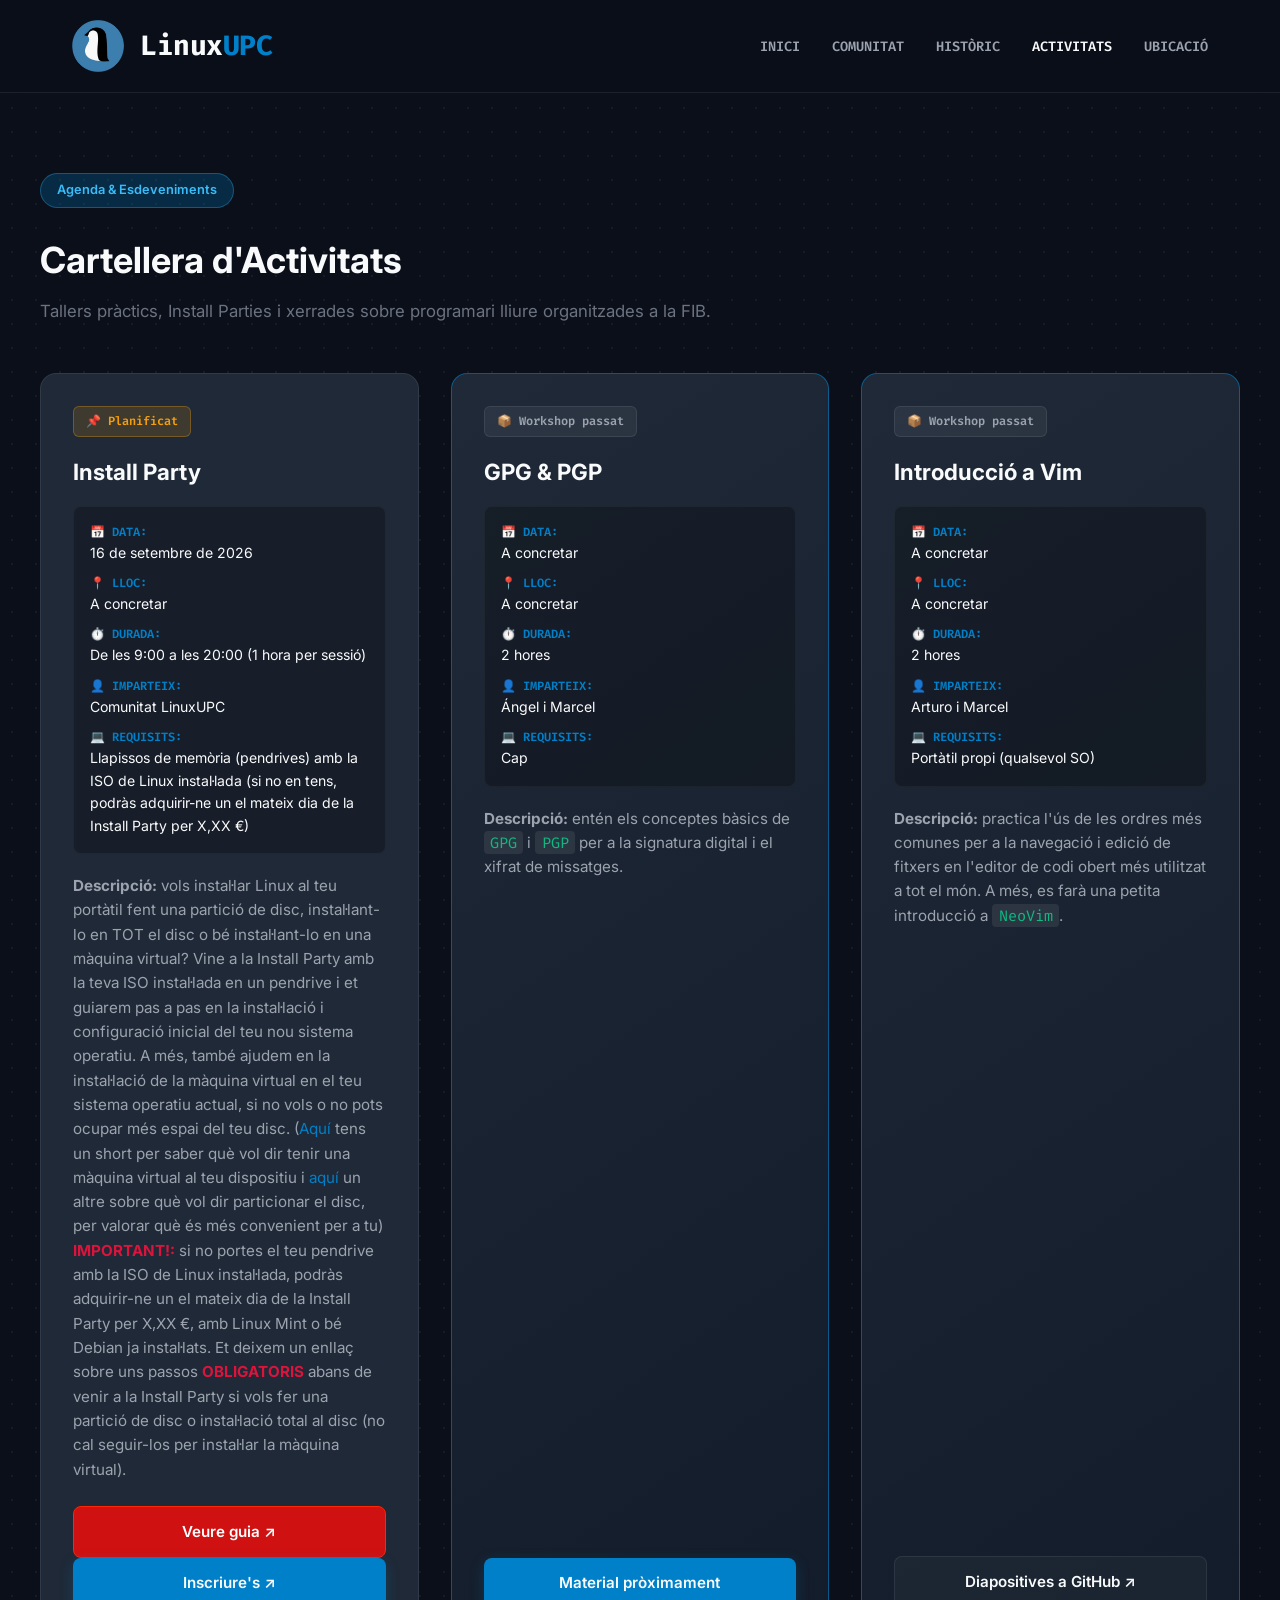
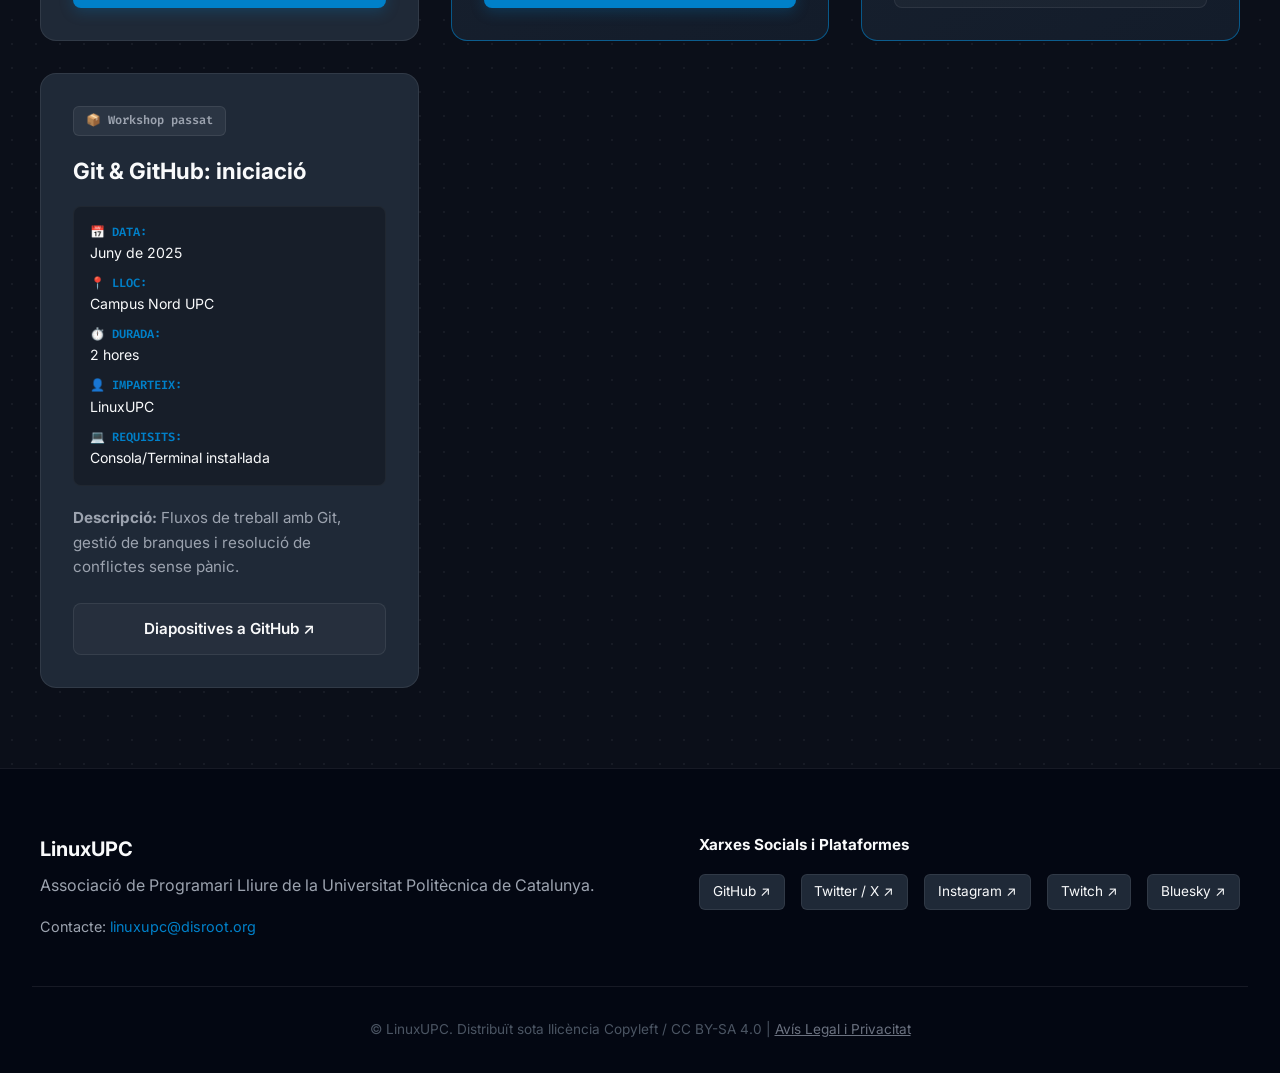
==== commit 72856342: "Clarification regarding Install Party 2026" ====
--- a/actividades.html
+++ b/actividades.html
@@ -65,7 +65,7 @@
             </div>
             <div class="meta-item">
               <span class="meta-label">⏱️ Durada:</span>
-              <span class="meta-value">De les 9:00 a les 20:00</span>
+              <span class="meta-value">De les 9:00 a les 20:00 (1 hora per sessió)</span>
             </div>
             <div class="meta-item">
               <span class="meta-label">👤 Imparteix:</span>
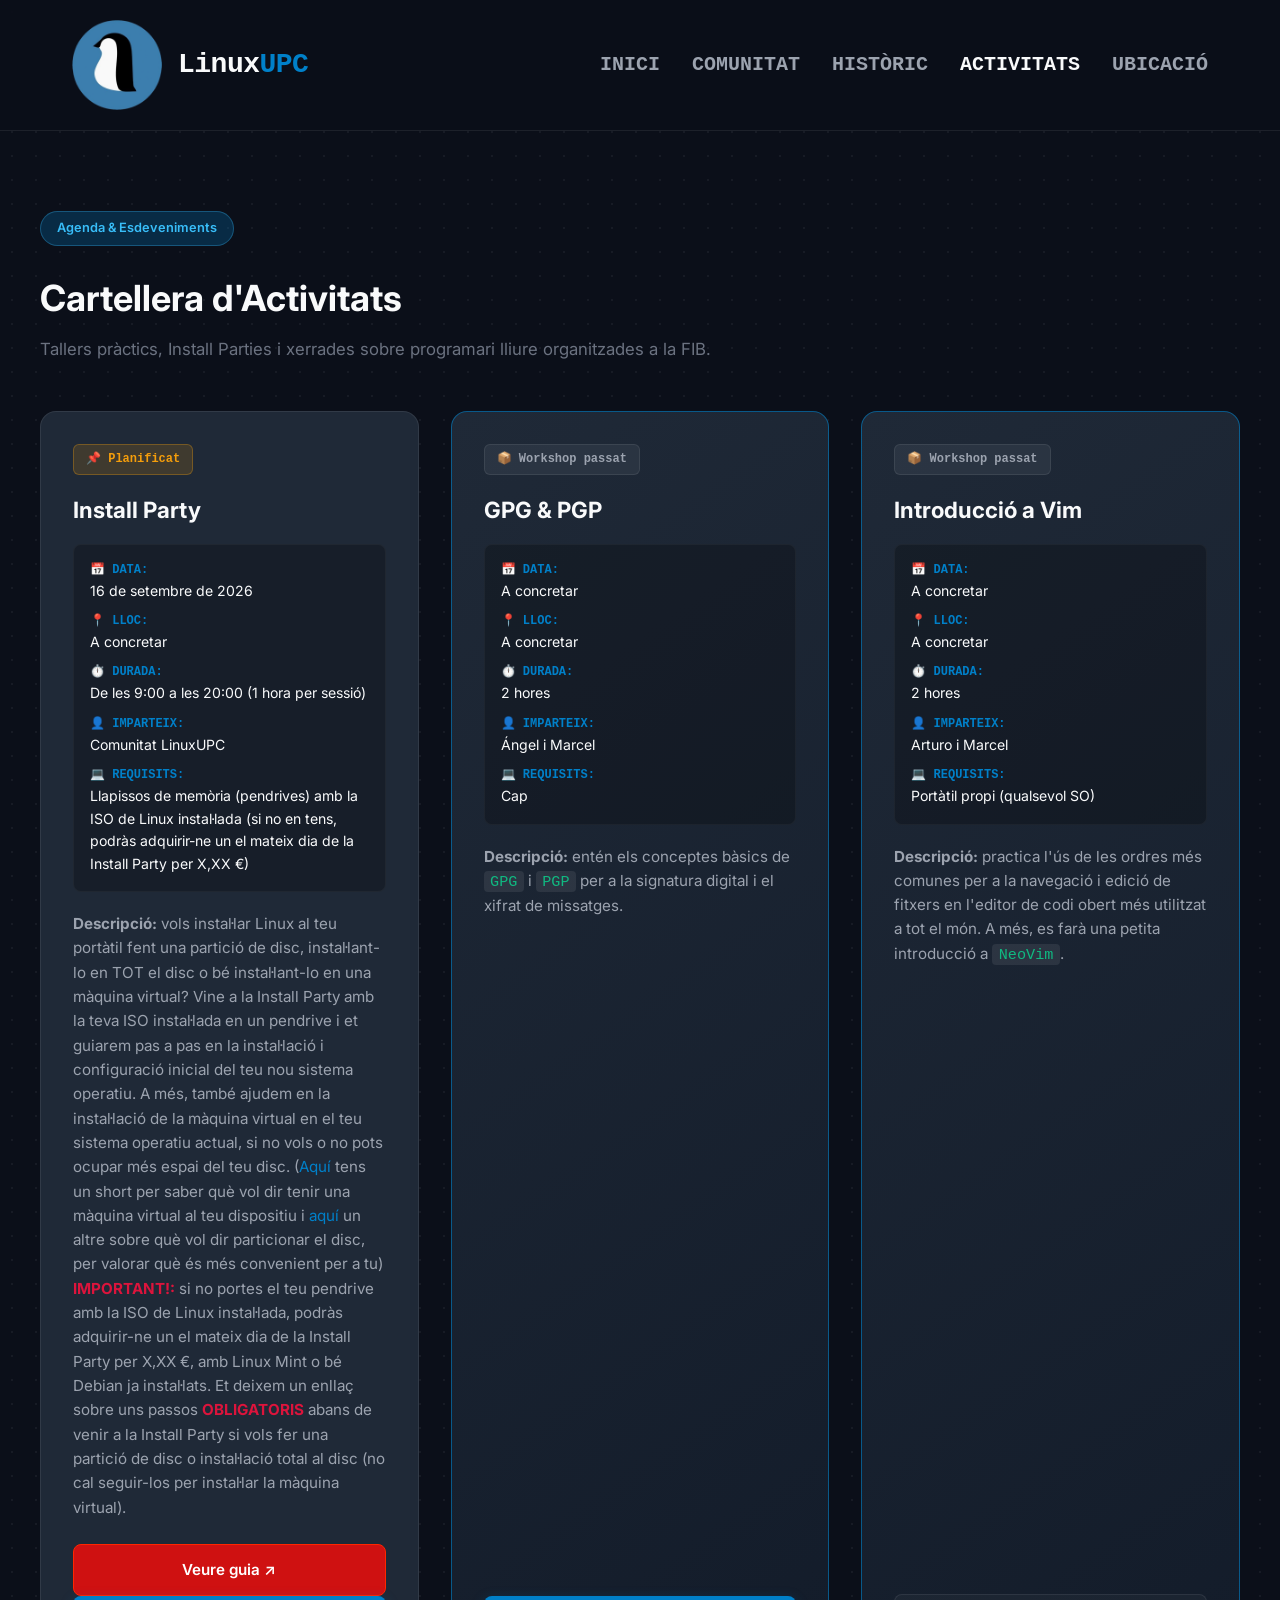
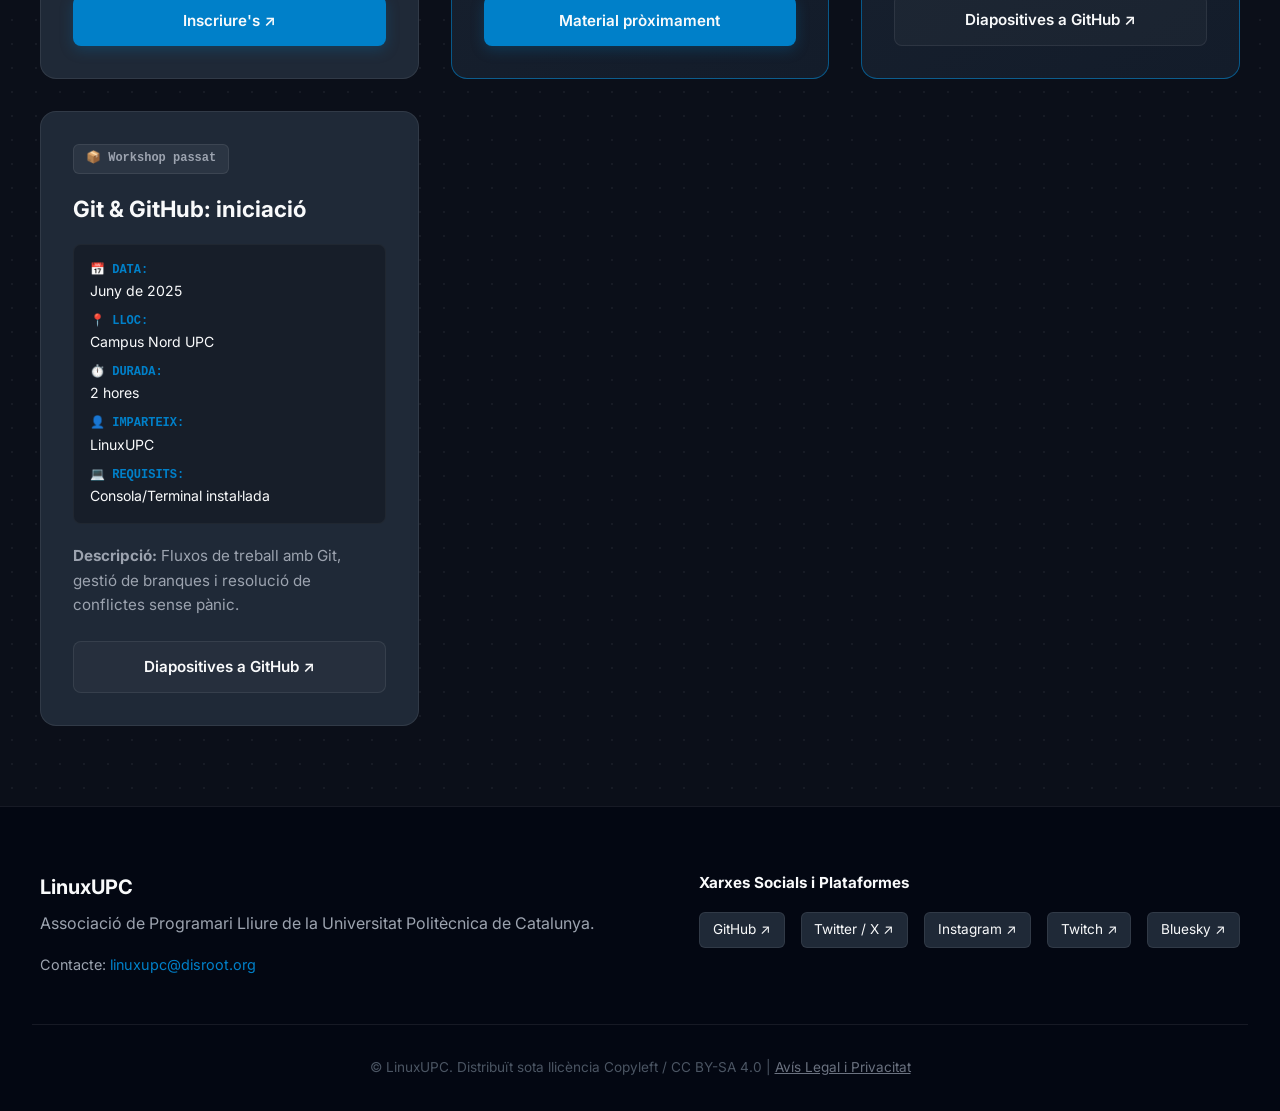
==== commit 62c247a8: "project reorganization" ====
--- a/actividades.html
+++ b/actividades.html
@@ -5,7 +5,7 @@
   <meta charset="UTF-8">
   <meta name="viewport" content="width=device-width, initial-scale=1.0">
   <title>Activitats — LinuxUPC</title>
-  <link rel="stylesheet" href="style.css">
+  <link rel="stylesheet" href="/assets/css/style.css">
   <link rel="preconnect" href="https://fonts.googleapis.com">
   <link rel="preconnect" href="https://fonts.gstatic.com" crossorigin>
   <link
--- a/assets/css/style.css
+++ b/assets/css/style.css
@@ -0,0 +1,857 @@
+/* ==========================================
+   VARIABLES I ESTILS BASE
+   ========================================== */
+:root {
+  --bg-color: #0b0f19;
+  --bg-alt: #111827;
+  --card-bg: #1f2937;
+  --text-main: #9ca3af;
+  --text-white: #f9fafb;
+
+  /* Colors d'identitat */
+  --upc-blue: #0080c9; /* Blau UPC */
+  --upc-blue-glow: rgba(0, 128, 201, 0.25);
+  --terminal-green: #10b981; /* Verd consola */
+  --box-red: #ef4444;
+  --tux-yellow: #f59e0b; /* Tarongeta Tux */
+
+  --border-color: rgba(255, 255, 255, 0.08);
+  --border-hover: rgba(0, 128, 201, 0.5);
+
+  --font-mono: 'Share Tech Mono', monospace; 
+  --font-sans: 'Inter', system-ui, -apple-system, sans-serif;
+}
+
+
+* {
+  box-sizing: border-box;
+  margin: 0;
+  padding: 0;
+}
+
+body {
+  background-color: var(--bg-color);
+  color: var(--text-main);
+  font-family: var(--font-sans);
+  line-height: 1.6;
+  background-image: radial-gradient(rgba(255, 255, 255, 0.05) 1px, transparent 1px);
+  background-size: 24px 24px;
+}
+
+a {
+  color: var(--upc-blue);
+  text-decoration: none;
+  transition: all 0.2s ease;
+}
+
+/* ==========================================
+   BARRA DE NAVEGACIÓ I LOGO
+   ========================================== */
+.navbar {
+  position: sticky;
+  top: 0;
+  background-color: rgba(11, 15, 25, 0.85);
+  backdrop-filter: blur(12px);
+  -webkit-backdrop-filter: blur(12px);
+  border-bottom: 1px solid var(--border-color);
+  z-index: 1000;
+}
+
+.nav-container {
+  max-width: 1200px;
+  margin: 0 auto;
+  display: flex;
+  justify-content: space-between;
+  align-items: center;
+  padding: 1.25rem 2rem;
+}
+
+.logo-container {
+  display: flex;
+  align-items: center;
+  gap: 16px;
+}
+
+.logo-box {
+  width: 90px;        
+  height: 90px;      
+  display: flex;
+  align-items: center;
+  justify-content: center;
+  overflow: hidden;
+  transition: transform 0.2s ease, border-color 0.2s ease;
+}
+
+.logo-text {
+  font-family: var(--font-mono);
+  font-weight: 700;
+  font-size: 5 rem;  
+  color: var(--text-white);
+  letter-spacing: -0.5px;
+}
+
+.logo-container:hover .logo-box {
+  transform: scale(1.05);
+}
+
+.logo-img {
+  width: 100%;
+  height: 100%;
+  object-fit: contain;
+}
+
+.logo-placeholder {
+  font-family: var(--font-mono);
+  font-size: 0.7rem;
+  font-weight: 600;
+  color: var(--text-main);
+}
+
+.logo-text {
+  font-family: var(--font-mono);
+  font-weight: 700;
+  font-size: 1.75rem;
+  color: var(--text-white);
+  letter-spacing: -0.5px;
+}
+
+.logo-text .prompt {
+  color: var(--terminal-green);
+}
+
+.logo-text .highlight {
+  color: var(--upc-blue);
+}
+
+.nav-links {
+  display: flex;
+  list-style: none;
+  gap: 2rem;
+}
+
+.nav-links a {
+  color: var(--text-main);
+  font-family: var(--font-mono);
+  font-size: 1.25rem;
+  font-weight: 600;
+}
+
+.nav-links a:hover,
+.nav-links a.active {
+  color: var(--text-white);
+}
+
+/* ==========================================
+   HERO SECTION
+   ========================================== */
+.hero {
+  max-width: 1200px;
+  margin: 0 auto;
+  padding: 5rem 2rem;
+  display: grid;
+  grid-template-columns: 1.1fr 0.9fr;
+  gap: 4rem;
+  align-items: center;
+}
+
+.badge {
+  display: inline-flex;
+  align-items: center;
+  background-color: var(--upc-blue-glow);
+  color: #38bdf8;
+  padding: 0.4rem 1rem;
+  border-radius: 9999px;
+  font-size: 0.8rem;
+  font-weight: 600;
+  border: 1px solid rgba(56, 189, 248, 0.3);
+  margin-bottom: 1.5rem;
+}
+
+.hero h1 {
+  font-size: 2.8rem;
+  color: var(--text-white);
+  line-height: 1.15;
+  margin-bottom: 1.2rem;
+  font-weight: 700;
+  letter-spacing: -1px;
+}
+
+.hero h1 .highlight {
+  background: linear-gradient(135deg, var(--upc-blue), #38bdf8);
+  -webkit-background-clip: text;
+  -webkit-text-fill-color: transparent;
+}
+
+.hero p {
+  font-size: 1.1rem;
+  margin-bottom: 2.5rem;
+}
+
+.hero-buttons {
+  display: flex;
+  gap: 1rem;
+}
+
+.btn {
+  padding: 0.8rem 1.6rem;
+  border-radius: 8px;
+  font-weight: 600;
+  font-size: 0.95rem;
+  cursor: pointer;
+  transition: all 0.2s ease;
+  display: inline-block;
+}
+
+.btn-primary {
+  background-color: var(--upc-blue);
+  color: var(--text-white);
+  box-shadow: 0 4px 14px var(--upc-blue-glow);
+}
+
+.btn-primary:hover {
+  background-color: #028acd;
+  transform: translateY(-2px);
+}
+
+.btn-secondary {
+  border: 1px solid var(--border-color);
+  color: var(--text-white);
+  background-color: rgba(255, 255, 255, 0.03);
+}
+
+.btn-secondary:hover {
+  background-color: rgba(255, 255, 255, 0.08);
+  transform: translateY(-2px);
+}
+
+/* ==========================================
+   TERMINAL
+   ========================================== */
+.hero-terminal {
+  background-color: #030712;
+  border: 1px solid rgba(255, 255, 255, 0.1);
+  border-radius: 12px;
+  overflow: hidden;
+  box-shadow: 0 20px 40px rgba(0, 0, 0, 0.6), 0 0 40px rgba(0, 128, 201, 0.1);
+  font-family: var(--font-mono);
+}
+
+.terminal-header {
+  background-color: #111827;
+  padding: 0.75rem 1rem;
+  display: flex;
+  align-items: center;
+  gap: 8px;
+  border-bottom: 1px solid var(--border-color);
+}
+
+.dot {
+  width: 10px;
+  height: 10px;
+  border-radius: 50%;
+}
+
+.red { background-color: #ef4444; }
+.yellow { background-color: #f59e0b; }
+.green { background-color: #10b981; }
+
+.terminal-title {
+  color: #6b7280;
+  font-size: 0.75rem;
+  margin-left: auto;
+  margin-right: auto;
+}
+
+.terminal-body {
+  padding: 1.5rem;
+  font-size: 0.85rem;
+}
+
+.path {
+  color: var(--terminal-green);
+}
+
+.term-output {
+  color: #9ca3af;
+  margin-left: 1rem;
+  margin-top: 0.2rem;
+}
+
+.term-output .highlight {
+  color: #38bdf8;
+  font-weight: 600;
+}
+
+.cursor {
+  display: inline-block;
+  width: 8px;
+  height: 15px;
+  background-color: var(--terminal-green);
+  vertical-align: middle;
+  animation: blink 1s infinite;
+}
+
+@keyframes blink {
+  0%, 100% { opacity: 1; }
+  50% { opacity: 0; }
+}
+
+/* ==========================================
+   SECCIONS I TARGETES
+   ========================================== */
+.section {
+  padding: 5rem 2rem;
+}
+
+.bg-alt {
+  background-color: var(--bg-alt);
+  border-top: 1px solid var(--border-color);
+  border-bottom: 1px solid var(--border-color);
+}
+
+.container {
+  max-width: 1200px;
+  margin: 0 auto;
+}
+
+.section-title {
+  font-size: 2.25rem;
+  color: var(--text-white);
+  margin-bottom: 0.5rem;
+}
+
+.section-subtitle {
+  margin-bottom: 3rem;
+  color: #6b7280;
+  font-size: 1.05rem;
+}
+
+.cards-grid {
+  display: grid;
+  grid-template-columns: repeat(auto-fit, minmax(280px, 1fr));
+  gap: 1.5rem;
+}
+
+.card {
+  background-color: var(--card-bg);
+  border: 1px solid var(--border-color);
+  padding: 2rem;
+  border-radius: 12px;
+  transition: all 0.3s ease;
+  display: flex;
+  flex-direction: column;
+}
+
+.card:hover {
+  transform: translateY(-4px);
+  box-shadow: 0 12px 30px rgba(0, 0, 0, 0.4);
+}
+
+/* --- CONTROL FIX DE MIDA D'ICONES --- */
+.card-icon {
+  display: flex;
+  align-items: center;
+  justify-content: flex-start;
+  height: 40px;
+  margin-bottom: 1rem;
+}
+
+.card-icon img,
+.card-icon svg {
+  width: 36px;
+  height: 36px;
+  object-fit: contain;
+  display: block;
+}
+
+.card-link-telegram:hover {
+  transform: translateY(-4px);
+  box-shadow: 0 12px 30px rgba(25, 148, 176, 0.4);
+}
+
+.card-link-whatsapp:hover {
+  transform: translateY(-4px);
+  box-shadow: 0 12px 30px rgba(43, 186, 22, 0.4);
+}
+
+.card-link-email:hover {
+  transform: translateY(-4px);
+  box-shadow: 0 12px 30px rgba(169, 21, 21, 0.4);
+}
+
+.card h3 {
+  color: var(--text-white);
+  margin-bottom: 0.5rem;
+}
+
+.card p {
+  margin-bottom: 1.5rem;
+  font-size: 0.95rem;
+  flex-grow: 1;
+}
+
+.card-btn {
+  font-family: var(--font-mono);
+  font-size: 0.85rem;
+  font-weight: 600;
+}
+
+.card-btn.disabled {
+  color: #6b7280;
+  cursor: not-allowed;
+}
+
+/* ==========================================
+   GITHUB / WORKSHOPS BOX
+   ========================================== */
+.github-box {
+  background-color: var(--card-bg);
+  border: 1px solid var(--border-color);
+  border-radius: 12px;
+  padding: 2.5rem;
+  display: flex;
+  justify-content: space-between;
+  align-items: center;
+  gap: 2rem;
+}
+
+.github-info {
+  display: flex;
+  align-items: center;
+  gap: 1.5rem;
+}
+
+.github-icon {
+  font-size: 3rem;
+}
+
+.github-info h3 {
+  color: var(--text-white);
+  font-size: 1.3rem;
+  margin-bottom: 0.25rem;
+}
+
+/* ==========================================
+   DESPATX / UBICACIÓ
+   ========================================== */
+.despacho-grid {
+  display: grid;
+  grid-template-columns: 1.2fr 0.8fr;
+  gap: 3rem;
+  align-items: center;
+}
+
+.despacho-desc {
+  font-size: 1.1rem;
+  margin-bottom: 1.5rem;
+}
+
+.despacho-details {
+  list-style: none;
+}
+
+.despacho-details li {
+  margin-bottom: 0.8rem;
+  padding-left: 1.2rem;
+  position: relative;
+}
+
+.despacho-details li::before {
+  content: '▸';
+  position: absolute;
+  left: 0;
+  color: var(--upc-blue);
+}
+
+.despacho-details strong {
+  color: var(--text-white);
+}
+
+.despacho-card {
+  background: linear-gradient(145deg, #1f2937, #111827);
+  border: 1px solid var(--border-color);
+  padding: 3rem 2rem;
+  border-radius: 16px;
+  text-align: center;
+  box-shadow: 0 10px 30px rgba(0, 0, 0, 0.5);
+}
+
+.despacho-badge {
+  color: var(--upc-blue);
+  font-family: var(--font-mono);
+  font-size: 0.9rem;
+  margin-bottom: 0.5rem;
+}
+
+.room-number {
+  font-size: 3.5rem;
+  font-weight: 700;
+  color: var(--text-white);
+  font-family: var(--font-mono);
+  letter-spacing: -2px;
+}
+
+.shared-note {
+  font-size: 0.9rem;
+  color: #9ca3af;
+  margin-top: 0.5rem;
+}
+
+.shared-note span {
+  color: var(--tux-yellow);
+  font-weight: 600;
+}
+
+/* ==========================================
+   TIMELINE (HISTÒRIC)
+   ========================================== */
+.timeline {
+  border-left: 2px solid rgba(255, 255, 255, 0.1);
+  padding-left: 2rem;
+  margin-left: 1rem;
+}
+
+.timeline-item {
+  position: relative;
+  margin-bottom: 2.5rem;
+}
+
+.timeline-item::before {
+  content: '';
+  position: absolute;
+  left: -2.55rem;
+  top: 0.2rem;
+  width: 12px;
+  height: 12px;
+  border-radius: 50%;
+  background-color: var(--upc-blue);
+  border: 3px solid var(--bg-color);
+}
+
+.timeline-date {
+  font-family: var(--font-mono);
+  font-size: 0.85rem;
+  color: var(--tux-yellow);
+  margin-bottom: 0.25rem;
+}
+
+.timeline-content h3 {
+  color: var(--text-white);
+  margin-bottom: 0.4rem;
+}
+
+/* ==========================================
+   FOOTER
+   ========================================== */
+.footer {
+  background-color: #030712;
+  border-top: 1px solid var(--border-color);
+  padding: 4rem 2rem 2rem 2rem;
+}
+
+.footer-content {
+  display: flex;
+  justify-content: space-between;
+  flex-wrap: wrap;
+  gap: 3rem;
+  margin-bottom: 3rem;
+}
+
+.footer-brand h3 {
+  color: var(--text-white);
+  font-size: 1.25rem;
+  margin-bottom: 0.5rem;
+}
+
+.footer-email {
+  margin-top: 1rem;
+  font-size: 0.9rem;
+}
+
+.footer-links h4 {
+  color: var(--text-white);
+  margin-bottom: 1rem;
+  font-size: 0.95rem;
+}
+
+.social-grid {
+  display: flex;
+  flex-wrap: wrap;
+  gap: 1rem;
+}
+
+.social-grid a {
+  background-color: var(--card-bg);
+  padding: 0.4rem 0.8rem;
+  border-radius: 6px;
+  font-size: 0.85rem;
+  border: 1px solid var(--border-color);
+  color: var(--text-white);
+}
+
+.social-grid a:hover {
+  border-color: var(--upc-blue);
+  color: var(--upc-blue);
+}
+
+.footer-bottom {
+  text-align: center;
+  font-size: 0.85rem;
+  color: #4b5563;
+  border-top: 1px solid var(--border-color);
+  padding-top: 2rem;
+}
+
+/* Estils per al formulari de Newsletter */
+.newsletter-card {
+  background: linear-gradient(135deg, #111827 0%, #1f2937 100%);
+  border: 1px solid var(--border-color);
+  border-radius: 16px;
+  padding: 3rem 2.5rem;
+  display: grid;
+  grid-template-columns: 1fr 1fr;
+  gap: 2.5rem;
+  align-items: center;
+  box-shadow: 0 10px 30px rgba(0, 0, 0, 0.4);
+}
+
+.badge-newsletter {
+  color: var(--tux-yellow);
+  font-family: var(--font-mono);
+  font-size: 0.85rem;
+  font-weight: 600;
+  display: inline-block;
+  margin-bottom: 0.5rem;
+}
+
+.newsletter-content h2 {
+  color: var(--text-white);
+  font-size: 1.8rem;
+  margin-bottom: 0.5rem;
+}
+
+.newsletter-form {
+  display: flex;
+  flex-direction: column;
+  gap: 1rem;
+}
+
+.input-group {
+  display: flex;
+  gap: 0.5rem;
+}
+
+.newsletter-input {
+  flex: 1;
+  background-color: var(--bg-color);
+  border: 1px solid var(--border-color);
+  border-radius: 8px;
+  padding: 0.8rem 1rem;
+  color: var(--text-white);
+  font-family: var(--font-sans);
+  font-size: 0.95rem;
+  outline: none;
+  transition: border-color 0.2s;
+}
+
+.newsletter-input:focus {
+  border-color: var(--upc-blue);
+}
+
+.btn-newsletter {
+  white-space: nowrap;
+}
+
+.consent-label {
+  display: flex;
+  align-items: flex-start;
+  gap: 0.5rem;
+  font-size: 0.8rem;
+  color: var(--text-main);
+  cursor: pointer;
+}
+
+.consent-label input {
+  margin-top: 0.2rem;
+  accent-color: var(--upc-blue);
+}
+
+/* ==========================================
+   TARGETES D'ACTIVITATS
+   ========================================== */
+.actividades-grid {
+  display: grid;
+  grid-template-columns: repeat(auto-fit, minmax(320px, 1fr));
+  gap: 2rem;
+  margin-top: 2rem;
+}
+
+.activity-card {
+  background-color: var(--card-bg);
+  border: 1px solid var(--border-color);
+  border-radius: 16px;
+  padding: 2rem;
+  display: flex;
+  flex-direction: column;
+  position: relative;
+  transition: transform 0.2s ease, border-color 0.2s ease, box-shadow 0.2s ease;
+}
+
+.activity-card:hover {
+  transform: translateY(-4px);
+  border-color: var(--border-hover);
+  box-shadow: 0 12px 30px rgba(0, 0, 0, 0.4);
+}
+
+.activity-card.featured {
+  border-color: rgba(0, 128, 201, 0.6);
+  background: linear-gradient(145deg, #1f2937, #131c2a);
+}
+
+.activity-status {
+  display: inline-block;
+  align-self: flex-start;
+  font-family: var(--font-mono);
+  font-size: 0.75rem;
+  font-weight: 600;
+  padding: 0.3rem 0.75rem;
+  border-radius: 6px;
+  margin-bottom: 1.25rem;
+}
+
+.status-upcoming {
+  background-color: rgba(16, 185, 129, 0.15);
+  color: var(--terminal-green);
+  border: 1px solid rgba(16, 185, 129, 0.3);
+}
+
+.status-planned {
+  background-color: rgba(245, 158, 11, 0.15);
+  color: var(--tux-yellow);
+  border: 1px solid rgba(245, 158, 11, 0.3);
+}
+
+.status-past {
+  background-color: rgba(156, 163, 175, 0.1);
+  color: var(--text-main);
+  border: 1px solid var(--border-color);
+}
+
+.activity-title {
+  color: var(--text-white);
+  font-size: 1.4rem;
+  line-height: 1.3;
+  margin-bottom: 1.25rem;
+}
+
+.activity-meta {
+  background-color: rgba(0, 0, 0, 0.25);
+  border-radius: 8px;
+  padding: 1rem;
+  margin-bottom: 1.25rem;
+  display: flex;
+  flex-direction: column;
+  gap: 0.6rem;
+  font-size: 0.88rem;
+  border: 1px solid rgba(255, 255, 255, 0.04);
+}
+
+.meta-item {
+  display: flex;
+  flex-direction: column;
+}
+
+.meta-label {
+  font-family: var(--font-mono);
+  color: var(--upc-blue);
+  font-size: 0.75rem;
+  font-weight: 600;
+  text-transform: uppercase;
+}
+
+.meta-value {
+  color: var(--text-white);
+}
+
+.activity-description {
+  font-size: 0.95rem;
+  color: var(--text-main);
+  margin-bottom: 1.5rem;
+  flex-grow: 1;
+}
+
+.activity-description code {
+  font-family: var(--font-mono);
+  background-color: rgba(255, 255, 255, 0.08);
+  padding: 0.1rem 0.4rem;
+  border-radius: 4px;
+  color: var(--terminal-green);
+}
+
+.activity-footer {
+  margin-top: auto;
+}
+
+.activity-footer .btn {
+  width: 100%;
+  text-align: center;
+}
+
+/* ==========================================
+   RESPONSIVE (MÒBILS I TABLETS)
+   ========================================== */
+@media (max-width: 768px) {
+  .hero,
+  .despacho-grid,
+  .github-box {
+    grid-template-columns: 1fr;
+    flex-direction: column;
+    text-align: left;
+  }
+
+  .nav-container {
+    flex-direction: column;
+    gap: 1rem;
+  }
+
+  .nav-links {
+    gap: 1rem;
+    flex-wrap: wrap;
+    justify-content: center;
+  }
+
+  .newsletter-card {
+    grid-template-columns: 1fr;
+    gap: 1.5rem;
+    padding: 2rem;
+  }
+
+  .input-group {
+    flex-direction: column;
+  }
+}
+/* Estils per al botó de Newsletter a Google Forms */
+
+.newsletter-action {
+  width: 100%;
+  display: flex;
+  justify-content: center;
+  align-items: center;
+}
+
+.btn-newsletter {
+  width: 100%;             /* Ocupa tot l'ample de la colupna */
+  padding: 1.1rem 1.5rem;  /* Un xic més alt per donar-li presència */
+  font-size: 1.05rem;       /* Lletra lleugerament més gran */
+  text-align: center;
+  display: block;          /* Necessari perquè 'width: 100%' funcioni en un enllaç */
+  box-sizing: border-box;
+}
+
+/* En pantalles grans manté un disseny equilibrat */
+@media (min-width: 769px) {
+  .newsletter-card {
+    grid-template-columns: 1.2fr 0.8fr;
+    gap: 3rem;
+  }
+}
